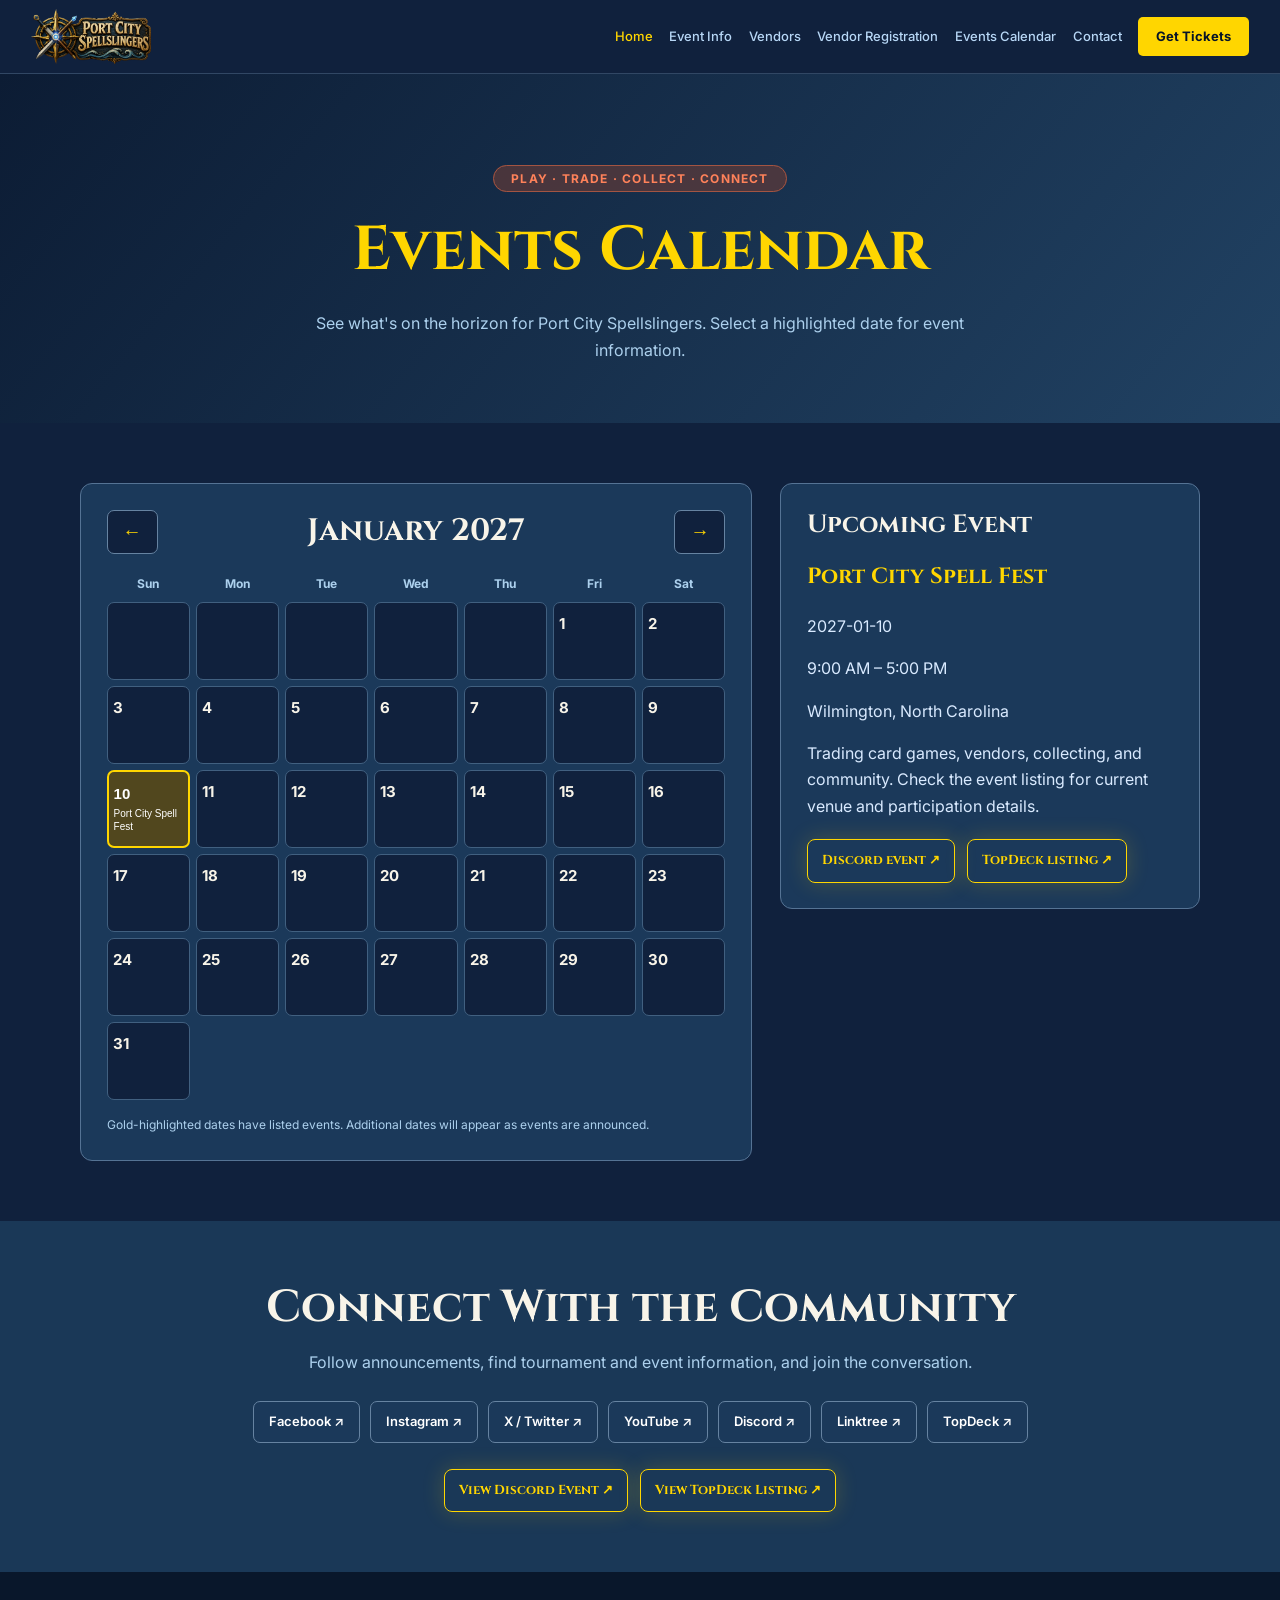
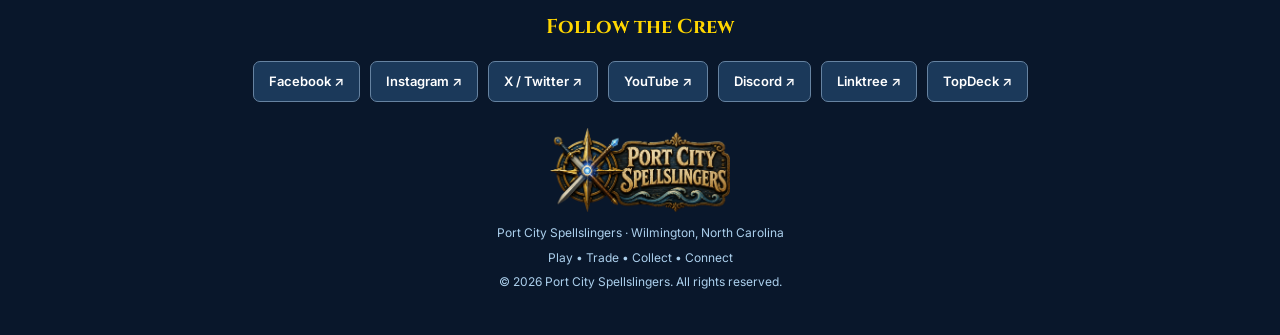
==== events.html @ cae25522 "Add files via upload" ====
<!DOCTYPE html><html lang="en"><head><meta charset="UTF-8"><meta name="viewport" content="width=device-width,initial-scale=1"><meta name="theme-color" content="#10213d"><meta name="description" content="Port City Spell Fest events calendar and community links."><title>Events Calendar | Port City Spellslingers</title><link rel="icon" href="favicon.png"><link rel="stylesheet" href="style.css"></head><body><a class="skip" href="#main">Skip to content</a><header class="site-header"><a class="brand" href="index.html#home" aria-label="Port City Spellslingers home"><img src="logo.png" alt="Port City Spellslingers"></a><button class="menu-toggle" aria-label="Toggle navigation" aria-expanded="false">☰</button><nav class="nav" aria-label="Main navigation"><a href="index.html#home">Home</a><a href="index.html#event">Event Info</a><a href="index.html#vendors">Vendors</a><a href="vendors.html">Vendor Registration</a><a href="events.html" aria-current="page">Events Calendar</a><a href="index.html#contact">Contact</a><a class="nav-ticket" href="index.html#tickets">Get Tickets</a></nav></header><main id="main"><section class="events-hero section"><span class="eyebrow">PLAY · TRADE · COLLECT · CONNECT</span><h1>Events Calendar</h1><p>See what's on the horizon for Port City Spellslingers. Select a highlighted date for event information.</p></section><section class="section events-main"><div class="calendar-shell"><div class="calendar-toolbar"><button type="button" id="cal-prev" aria-label="Previous month">←</button><h2 id="cal-month" aria-live="polite">January 2027</h2><button type="button" id="cal-next" aria-label="Next month">→</button></div><div class="calendar-weekdays" aria-hidden="true"><span>Sun</span><span>Mon</span><span>Tue</span><span>Wed</span><span>Thu</span><span>Fri</span><span>Sat</span></div><div id="calendar-grid" class="calendar-grid" aria-label="Events by date"></div><p class="calendar-hint">Gold-highlighted dates have listed events. Additional dates will appear as events are announced.</p></div><aside class="event-detail" id="event-detail" aria-live="polite"><h2>Upcoming Event</h2><div id="event-content"><p>Select an event date to see details.</p></div></aside></section><section class="section detail-section alt"><h2>Connect With the Community</h2><p>Follow announcements, find tournament and event information, and join the conversation.</p><div class="social-links" aria-label="Port City Spellslingers links"><a href="https://www.facebook.com/profile.php?id=61595394650146" target="_blank" rel="noopener noreferrer">Facebook <span aria-hidden="true">↗</span></a><a href="https://www.instagram.com/dumpster_druid_nc/" target="_blank" rel="noopener noreferrer">Instagram <span aria-hidden="true">↗</span></a><a href="https://x.com/Dumster_Druid" target="_blank" rel="noopener noreferrer">X / Twitter <span aria-hidden="true">↗</span></a><a href="https://www.youtube.com/channel/UCpzivxtAQwFt5ftOGMWrzng" target="_blank" rel="noopener noreferrer">YouTube <span aria-hidden="true">↗</span></a><a href="https://discord.gg/psd69Wqu?event=1560104508724482068" target="_blank" rel="noopener noreferrer">Discord <span aria-hidden="true">↗</span></a><a href="https://linktr.ee/gary.l.goodman" target="_blank" rel="noopener noreferrer">Linktree <span aria-hidden="true">↗</span></a><a href="https://topdeck.gg/convention/sellfest-of-wilmington-nc" target="_blank" rel="noopener noreferrer">TopDeck <span aria-hidden="true">↗</span></a></div><div class="events-external"><a class="btn btn-outline" href="https://discord.com/events/1560103188777140286/1560104508724482068" target="_blank" rel="noopener noreferrer">View Discord Event ↗</a><a class="btn btn-outline" href="https://topdeck.gg/convention/sellfest-of-wilmington-nc" target="_blank" rel="noopener noreferrer">View TopDeck Listing ↗</a></div></section></main><footer><h2 class="footer-heading">Follow the Crew</h2><div class="social-links" aria-label="Port City Spellslingers links"><a href="https://www.facebook.com/profile.php?id=61595394650146" target="_blank" rel="noopener noreferrer">Facebook <span aria-hidden="true">↗</span></a><a href="https://www.instagram.com/dumpster_druid_nc/" target="_blank" rel="noopener noreferrer">Instagram <span aria-hidden="true">↗</span></a><a href="https://x.com/Dumster_Druid" target="_blank" rel="noopener noreferrer">X / Twitter <span aria-hidden="true">↗</span></a><a href="https://www.youtube.com/channel/UCpzivxtAQwFt5ftOGMWrzng" target="_blank" rel="noopener noreferrer">YouTube <span aria-hidden="true">↗</span></a><a href="https://discord.gg/psd69Wqu?event=1560104508724482068" target="_blank" rel="noopener noreferrer">Discord <span aria-hidden="true">↗</span></a><a href="https://linktr.ee/gary.l.goodman" target="_blank" rel="noopener noreferrer">Linktree <span aria-hidden="true">↗</span></a><a href="https://topdeck.gg/convention/sellfest-of-wilmington-nc" target="_blank" rel="noopener noreferrer">TopDeck <span aria-hidden="true">↗</span></a></div><img src="logo.png" alt="" loading="lazy"><p>Port City Spellslingers · Wilmington, North Carolina</p><p>Play • Trade • Collect • Connect</p><p>© <span id="year"></span> Port City Spellslingers. All rights reserved.</p></footer><script src="script.js"></script><script src="events.js"></script></body></html>
---- style.css ----
@import url('https://fonts.googleapis.com/css2?family=Cinzel:wght@500;600;700&family=Inter:wght@400;500;600;700&display=swap');
:root{--navy:#10213d;--deep:#0c1c34;--panel:#1b395a;--gold:#ffd600;--text:#f8f4e9;--muted:#acd0ed}*{box-sizing:border-box}html{scroll-behavior:smooth;scroll-padding-top:80px}body{margin:0;background:var(--navy);color:var(--text);font-family:Inter,Arial,sans-serif;line-height:1.65}a{color:inherit}.skip{position:absolute;top:-60px;left:8px;background:white;color:black;padding:8px;z-index:100}.skip:focus{top:8px}.site-header{height:74px;background:#10213d;display:flex;align-items:center;justify-content:space-between;padding:8px 2.4%;border-bottom:1px solid #314764;position:sticky;top:0;z-index:10}.brand img{display:block;width:120px;max-height:62px;object-fit:contain}.nav{display:flex;align-items:center;gap:28px}.nav a{text-decoration:none;font-size:13px;color:#b7d7f6;font-weight:500}.nav a:hover,.nav a:focus{color:var(--gold)}.nav a:first-child{color:var(--gold)}.nav .nav-ticket{background:var(--gold);color:#061428;padding:9px 18px;border-radius:5px;font-weight:700}.menu-toggle{display:none}.hero{min-height:745px;display:grid;place-items:center;text-align:center;padding:100px 20px;position:relative;background:linear-gradient(180deg,rgba(12,27,49,.55),rgba(12,27,49,.76)),linear-gradient(130deg,#0a172a,#244767 55%,#101c32)}.hero:before{content:"";position:absolute;inset:0;opacity:.18;background:repeating-linear-gradient(0deg,transparent 0 74px,#7392a8 75px 76px,transparent 77px 145px);pointer-events:none}.hero-inner{position:relative}.eyebrow{border:1px solid #a35442;background:#643b38aa;color:#ff825a;border-radius:25px;padding:5px 17px;letter-spacing:1.2px;font-size:12px;font-weight:700}.hero h1{font-family:Cinzel,Georgia,serif;font-size:clamp(48px,6vw,82px);line-height:.98;letter-spacing:1px;margin:25px 0 20px;font-weight:700}.hero h1 span{color:var(--gold)}.tagline{font-size:20px;margin:15px 0 4px}.event-meta{font-size:14px;color:var(--muted);margin:0 0 32px}.btn{display:inline-block;background:var(--gold);color:#0b1729;border-radius:8px;padding:14px 30px;text-decoration:none;font-family:Cinzel,Georgia,serif;font-weight:700;box-shadow:0 0 22px #ffd60030}.btn:hover{background:#ffe956;transform:translateY(-1px)}.admission{text-align:center;background:linear-gradient(100deg,#203f44,#1b405d);padding:60px 20px 53px}.anchor{color:#37baff;font-size:35px}.admission h2{font-size:clamp(45px,6vw,72px);color:var(--gold);margin:2px 0;font-family:Cinzel,Georgia,serif;line-height:1.25}.admission p{color:var(--muted);font-size:17px}.admission .ticket-note{font-size:12px;opacity:.75}.section{padding:60px max(5%,calc((100vw - 1120px)/2));}.section h2{font-family:Cinzel,Georgia,serif;font-size:clamp(28px,3.5vw,46px);line-height:1.2;margin:0 0 12px}.features{text-align:center;background:#10213d}.section-sub{color:var(--muted);margin:0 0 34px}.feature-grid{display:grid;grid-template-columns:repeat(4,1fr);gap:24px;text-align:left}.feature{display:block;text-decoration:none;background:linear-gradient(135deg,#1d304c,#1b3b5d);border:1px solid #706b36;border-radius:8px;padding:24px;min-height:270px;transition:transform .2s,border-color .2s}.feature:hover{transform:translateY(-5px);border-color:var(--gold)}.feature-icon{display:block;color:var(--gold);font-size:29px;line-height:1.3}.feature h3{font-family:Cinzel,Georgia,serif;font-size:17px;margin:15px 0 8px}.feature p{color:var(--muted);font-size:14px;margin:0}.course{background:#1b3b5c;display:grid;grid-template-columns:1.2fr 1fr;gap:70px;align-items:center;min-height:465px}.course p{color:var(--muted);max-width:540px}.games{padding:0;list-style:none;font-size:13px;font-weight:600}.games li{display:flex;align-items:center;gap:12px;margin:10px 0}.games i{width:12px;height:12px;border-radius:50%;display:inline-block}.purple{background:#9854ef}.gold{background:#ffc52a}.red{background:#ff4049}.blue{background:#3788ef}.green{background:#00ba89}.compass{height:310px;width:310px;border:1px solid #3c5e80;border-radius:50%;position:relative;margin:auto;background:linear-gradient(90deg,transparent 49.8%,#41608055 50%,transparent 50.2%),linear-gradient(0deg,transparent 49.8%,#41608055 50%,transparent 50.2%)}.ring{position:absolute;inset:10px;border:1px dashed #c8aa19;border-radius:50%}.hub{position:absolute;top:40%;left:40%;width:20%;height:20%;border:2px solid var(--gold);border-radius:50%;display:grid;place-items:center;color:#3bb6ef;background:#10213d;font-size:25px}.north,.east,.south,.west{position:absolute;color:var(--gold);font:14px Georgia}.north{top:0;left:49%}.east{right:0;top:48%}.south{bottom:0;left:49%}.west{left:0;top:48%}.game-dot{position:absolute;width:58px;height:58px;border:1.5px solid currentColor;border-radius:50%;display:flex;flex-direction:column;align-items:center;justify-content:center;font:12px Georgia;background:#213b5a}.game-dot small{font:7px Inter}.mtg{top:16px;left:126px;color:#9d66ff}.pkm{top:90px;right:20px;color:#ffc52a}.ygo{right:62px;bottom:33px;color:#ff4054}.cfv{left:62px;bottom:33px;color:#4b95ff}.fab{top:90px;left:20px;color:#00c58b}.next{text-align:center;background:#202e49}.sparkle{font-size:46px;color:var(--gold)}.details{display:inline-flex;flex-wrap:wrap;gap:20px;background:#1a3b60;border:1px solid #2b5886;border-radius:7px;padding:17px 25px;font-size:14px;color:#d9eaff}.detail-section{text-align:center}.detail-section p{max-width:700px;margin:14px auto 26px;color:var(--muted)}.detail-section.alt{background:#1a3857}.btn-outline{background:transparent;color:var(--gold);border:1px solid var(--gold)}.small{font-size:12px}footer{background:#09172b;text-align:center;padding:38px 20px;color:var(--muted);font-size:12px}footer img{width:180px;max-width:60%}footer p{margin:5px 0}@media(max-width:900px){.nav{gap:12px}.nav a{font-size:12px}.feature-grid{grid-template-columns:repeat(2,1fr)}.course{gap:25px}}@media(max-width:650px){.site-header{height:70px}.menu-toggle{display:block;background:none;border:1px solid #6381a4;border-radius:5px;color:white;padding:7px 12px;font-size:22px;cursor:pointer}.nav{display:none;position:absolute;top:69px;left:0;right:0;background:#10213d;padding:18px;flex-direction:column;align-items:stretch;gap:12px;border-bottom:1px solid #456}.nav.open{display:flex}.nav a{font-size:15px}.nav .nav-ticket{text-align:center}.hero{min-height:570px;padding:70px 18px}.eyebrow{font-size:9px}.tagline{font-size:17px}.event-meta{font-size:12px}.feature-grid{grid-template-columns:1fr}.feature{min-height:unset}.course{grid-template-columns:1fr}.compass{transform:scale(.9);transform-origin:center}.section{padding:48px 6%}.details{display:flex;flex-direction:column;gap:8px}.admission{padding:45px 15px}.admission p{font-size:15px}}@media(prefers-reduced-motion:reduce){html{scroll-behavior:auto}*{transition:none!important}}
/* Vendor registration page */
.vendor-hero{text-align:center;background:linear-gradient(135deg,#10213d,#1b3b5c);padding-top:85px;padding-bottom:65px}.vendor-hero h1{font-family:Cinzel,Georgia,serif;font-size:clamp(32px,5vw,60px);color:var(--gold);line-height:1.15;margin:24px 0 15px}.vendor-hero>p{max-width:720px;margin:12px auto;color:var(--muted)}.vendor-facts{display:grid;grid-template-columns:repeat(2,minmax(0,240px));justify-content:center;gap:20px;margin:34px auto}.vendor-facts>div{padding:22px 14px;border:1px solid #927d30;border-radius:10px;background:#132c49}.vendor-facts strong{display:block;color:var(--gold);font-size:48px;line-height:1.2}.vendor-facts span{display:block;font-size:13px;color:#d4e6f7;margin-top:7px}.vendor-note{font-size:13px}.vendor-form-section{max-width:900px;margin:auto}.vendor-form-section>p{color:var(--muted)}.vendor-form{display:flex;flex-direction:column;gap:9px;margin-top:28px;background:#1b395a;border:1px solid #557092;border-radius:12px;padding:clamp(20px,4vw,38px)}.vendor-form label{font-weight:600;font-size:14px;margin-top:10px}.vendor-form input,.vendor-form select,.vendor-form textarea{width:100%;font:inherit;border:1px solid #7890a9;border-radius:6px;background:#f8faff;color:#10213d;padding:12px;min-height:46px}.vendor-form textarea{resize:vertical}.vendor-form :is(input,select,textarea):focus-visible{outline:3px solid var(--gold);outline-offset:2px}.vendor-form .form-help{color:#c7dcf1;font-size:12px;margin:2px 0 8px}.vendor-submit{border:0;cursor:pointer;font-size:16px;margin-top:18px}.vendor-honeypot{position:absolute;left:-10000px;width:1px;height:1px;overflow:hidden}@media(max-width:650px){.vendor-facts{gap:10px}.vendor-facts strong{font-size:37px}.vendor-facts>div{padding:18px 10px}.vendor-form{padding:20px}}

/* v1.2: Fix desktop vendor form width. Override shared .section padding. */
.vendor-form-section {
  box-sizing: border-box;
  width: min(100%, 1000px);
  max-width: 1000px;
  margin: 0 auto;
  padding: 64px 28px 80px;
}
.vendor-form-section > h2,
.vendor-form-section > p { text-align: center; }
.vendor-form { width: 100%; max-width: 840px; margin: 28px auto 0; }
@media (max-width: 650px) {
  .vendor-form-section { padding: 44px 18px 60px; }
  .vendor-form { padding: 20px; }
}

/* Events calendar and social links — v1.3 */
.nav{gap:clamp(9px,1.3vw,22px)}.nav a{white-space:nowrap}.footer-heading{font-family:Cinzel,Georgia,serif;font-size:20px;color:#ffd600;margin:0 0 14px}.social-links{display:flex;justify-content:center;flex-wrap:wrap;gap:10px;max-width:1050px;margin:18px auto 26px}.social-links a{border:1px solid #6683a1;background:#1b395a;border-radius:7px;padding:9px 15px;text-decoration:none;color:#fff;font-size:13px;font-weight:600}.social-links a:hover,.social-links a:focus{border-color:#ffd600;color:#ffd600}.events-hero{text-align:center;background:linear-gradient(130deg,#0c1c34,#214263);padding-top:90px;padding-bottom:60px}.events-hero h1{font:700 clamp(34px,5vw,62px) Cinzel,Georgia,serif;color:#ffd600;margin:18px 0}.events-hero p{max-width:650px;margin:auto;color:#acd0ed}.events-main{display:grid;grid-template-columns:minmax(0,1.6fr) minmax(270px,1fr);gap:28px;align-items:start}.calendar-shell,.event-detail{background:#1b395a;border:1px solid #557394;border-radius:12px;padding:clamp(14px,2vw,28px)}.calendar-toolbar{display:flex;justify-content:space-between;align-items:center;gap:12px;margin-bottom:20px}.calendar-toolbar h2{font-size:clamp(21px,2.5vw,31px);margin:0;text-align:center}.calendar-toolbar button{background:#10213d;border:1px solid #6683a1;border-radius:7px;color:#ffd600;padding:10px 15px;cursor:pointer;font-size:19px}.calendar-weekdays,.calendar-grid{display:grid;grid-template-columns:repeat(7,minmax(0,1fr));gap:6px}.calendar-weekdays{text-align:center;font-size:12px;color:#acd0ed;font-weight:700;margin-bottom:8px}.cal-day,.cal-empty{min-height:78px;min-width:0;padding:9px 5px;border:1px solid #416080;border-radius:7px;background:#10213d;color:#f8f4e9;text-align:left}.cal-day strong{display:block;font-size:15px}.cal-day small{display:block;font-size:10px;line-height:1.3;margin-top:5px;overflow-wrap:anywhere}.cal-day.has-event{background:#51471e;border:2px solid #ffd600;color:#fff;cursor:pointer}.cal-day.has-event:hover,.cal-day.has-event:focus{outline:2px solid #fff;outline-offset:2px}.calendar-hint{font-size:12px;color:#acd0ed;margin:15px 0 0}.event-detail h2{font-size:25px;margin:0 0 18px}.event-detail h3{font:700 22px Cinzel,Georgia,serif;color:#ffd600}.event-detail p{color:#d9eaff}.event-actions,.events-external{display:flex;gap:12px;flex-wrap:wrap;justify-content:center;margin-top:20px}.event-actions .btn,.events-external .btn{font-size:13px;padding:10px 14px}.event-detail .event-actions{justify-content:flex-start}@media(max-width:950px){.events-main{grid-template-columns:1fr}.nav{gap:9px}.nav a{font-size:11px}}@media(max-width:650px){.calendar-shell,.event-detail{padding:12px}.calendar-weekdays,.calendar-grid{gap:3px}.cal-day,.cal-empty{min-height:64px;padding:5px 3px}.cal-day strong{font-size:12px}.cal-day small{font-size:8px}.events-hero{padding-top:65px}.social-links a{font-size:12px}}
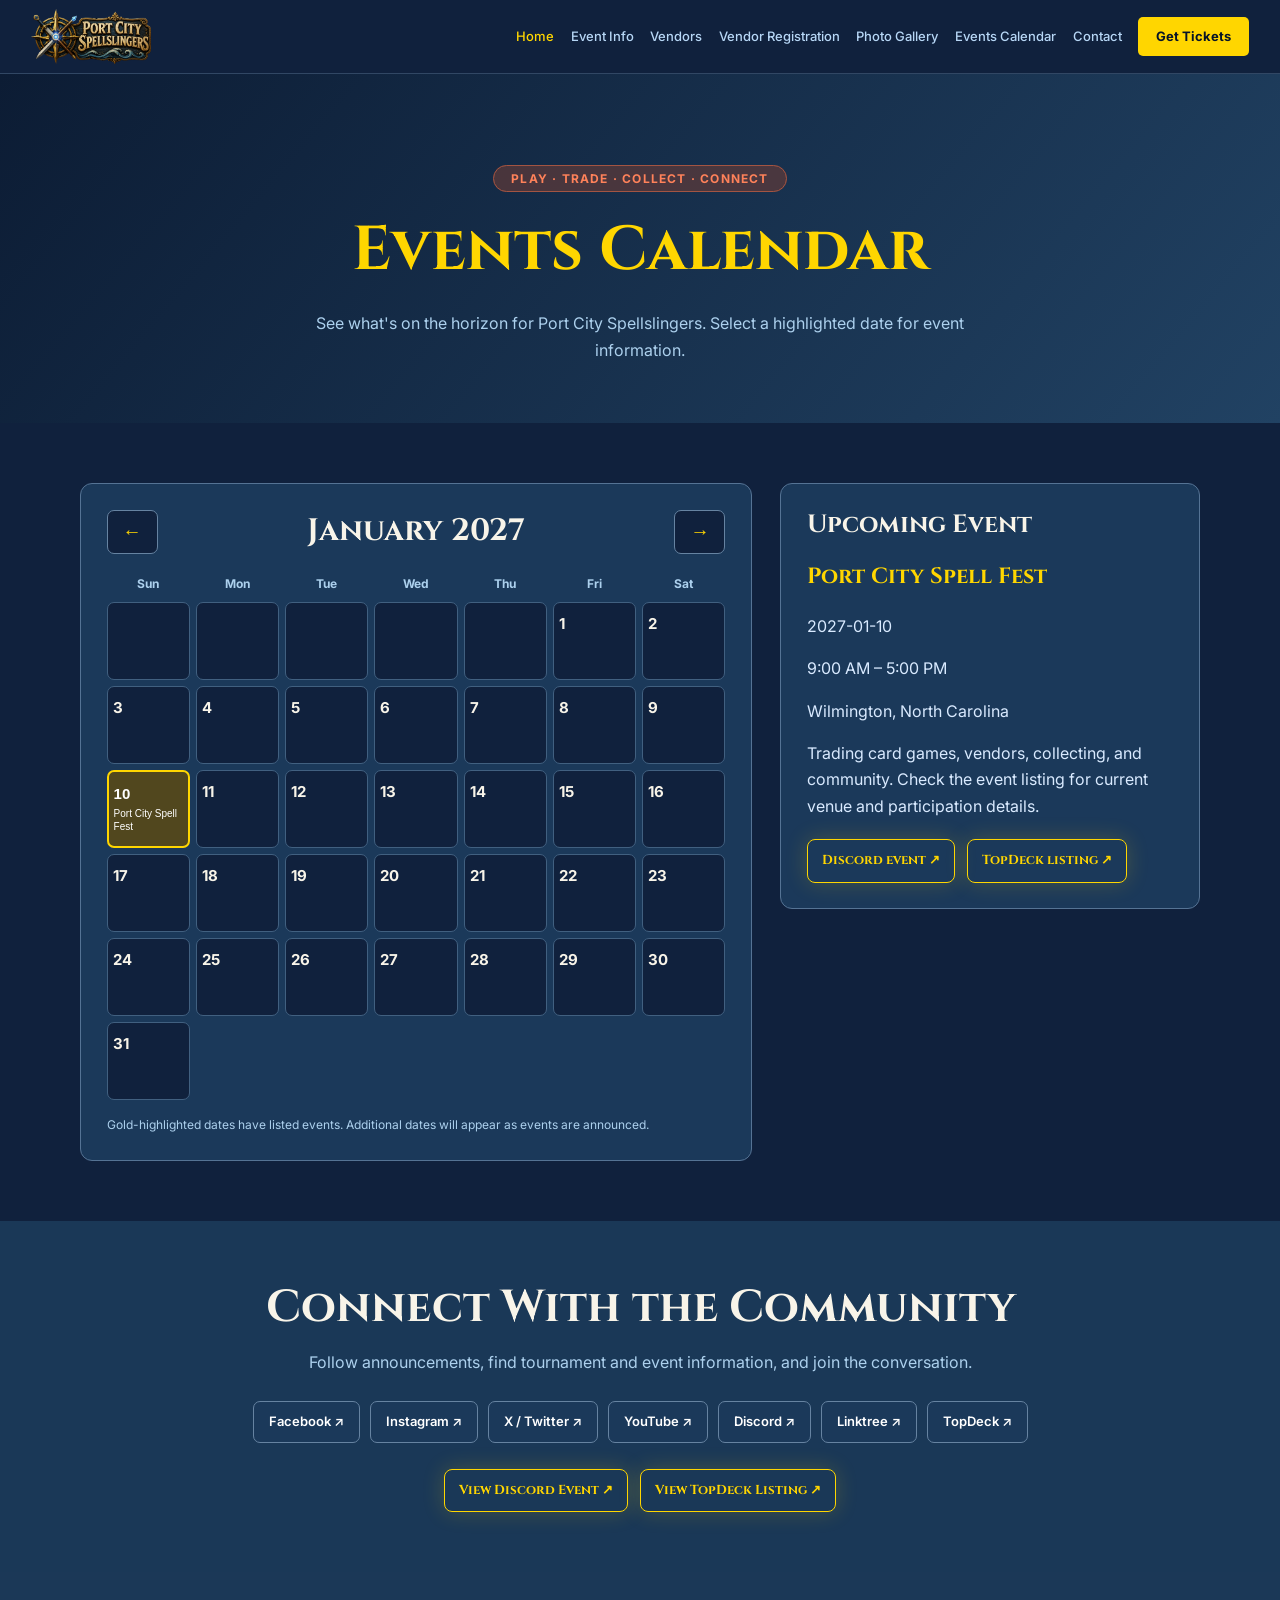
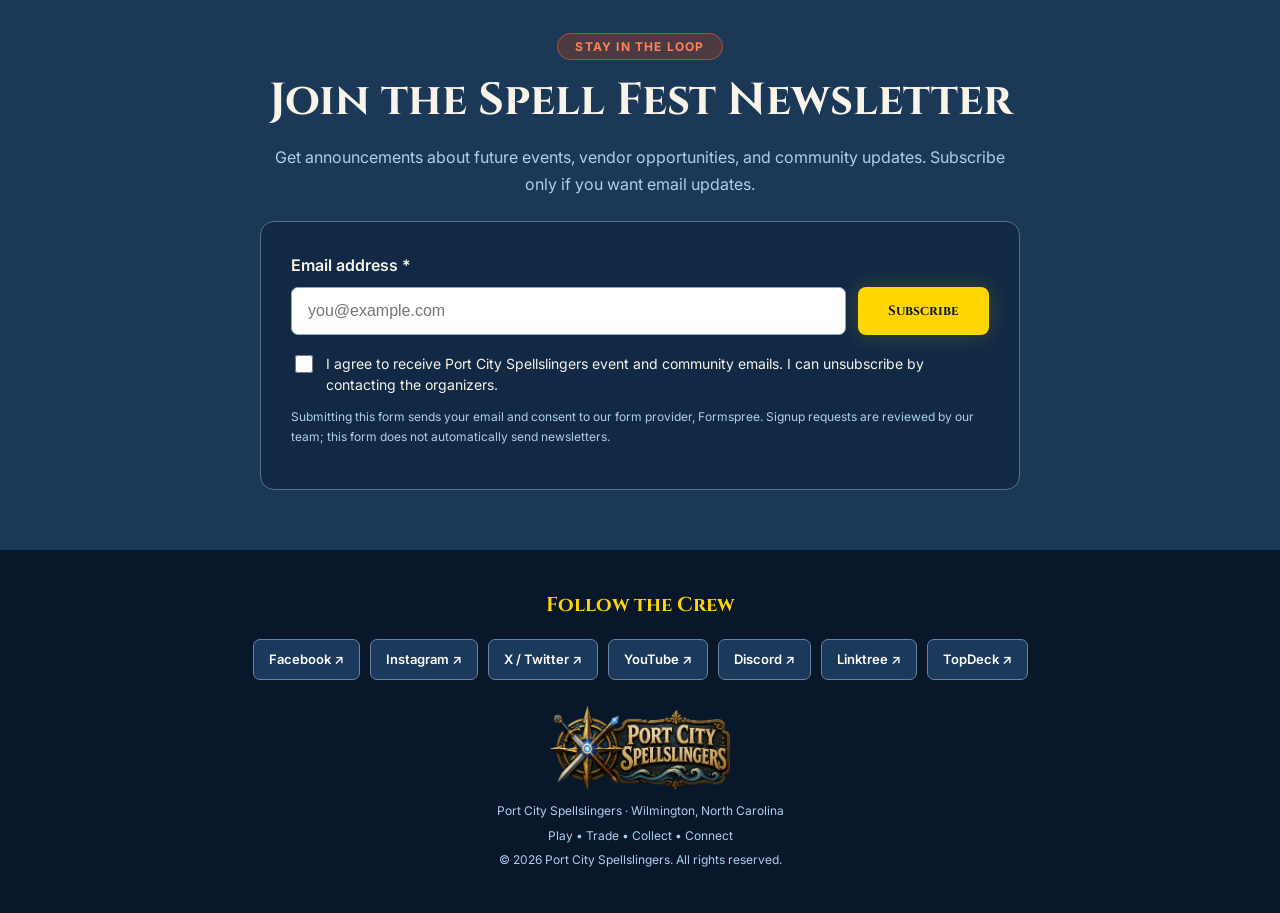
==== commit 8eb80090: "Add files via upload" ====
--- a/events.html
+++ b/events.html
@@ -1 +1 @@
-<!DOCTYPE html><html lang="en"><head><meta charset="UTF-8"><meta name="viewport" content="width=device-width,initial-scale=1"><meta name="theme-color" content="#10213d"><meta name="description" content="Port City Spell Fest events calendar and community links."><title>Events Calendar | Port City Spellslingers</title><link rel="icon" href="favicon.png"><link rel="stylesheet" href="style.css"></head><body><a class="skip" href="#main">Skip to content</a><header class="site-header"><a class="brand" href="index.html#home" aria-label="Port City Spellslingers home"><img src="logo.png" alt="Port City Spellslingers"></a><button class="menu-toggle" aria-label="Toggle navigation" aria-expanded="false">☰</button><nav class="nav" aria-label="Main navigation"><a href="index.html#home">Home</a><a href="index.html#event">Event Info</a><a href="index.html#vendors">Vendors</a><a href="vendors.html">Vendor Registration</a><a href="events.html" aria-current="page">Events Calendar</a><a href="index.html#contact">Contact</a><a class="nav-ticket" href="index.html#tickets">Get Tickets</a></nav></header><main id="main"><section class="events-hero section"><span class="eyebrow">PLAY · TRADE · COLLECT · CONNECT</span><h1>Events Calendar</h1><p>See what's on the horizon for Port City Spellslingers. Select a highlighted date for event information.</p></section><section class="section events-main"><div class="calendar-shell"><div class="calendar-toolbar"><button type="button" id="cal-prev" aria-label="Previous month">←</button><h2 id="cal-month" aria-live="polite">January 2027</h2><button type="button" id="cal-next" aria-label="Next month">→</button></div><div class="calendar-weekdays" aria-hidden="true"><span>Sun</span><span>Mon</span><span>Tue</span><span>Wed</span><span>Thu</span><span>Fri</span><span>Sat</span></div><div id="calendar-grid" class="calendar-grid" aria-label="Events by date"></div><p class="calendar-hint">Gold-highlighted dates have listed events. Additional dates will appear as events are announced.</p></div><aside class="event-detail" id="event-detail" aria-live="polite"><h2>Upcoming Event</h2><div id="event-content"><p>Select an event date to see details.</p></div></aside></section><section class="section detail-section alt"><h2>Connect With the Community</h2><p>Follow announcements, find tournament and event information, and join the conversation.</p><div class="social-links" aria-label="Port City Spellslingers links"><a href="https://www.facebook.com/profile.php?id=61595394650146" target="_blank" rel="noopener noreferrer">Facebook <span aria-hidden="true">↗</span></a><a href="https://www.instagram.com/dumpster_druid_nc/" target="_blank" rel="noopener noreferrer">Instagram <span aria-hidden="true">↗</span></a><a href="https://x.com/Dumster_Druid" target="_blank" rel="noopener noreferrer">X / Twitter <span aria-hidden="true">↗</span></a><a href="https://www.youtube.com/channel/UCpzivxtAQwFt5ftOGMWrzng" target="_blank" rel="noopener noreferrer">YouTube <span aria-hidden="true">↗</span></a><a href="https://discord.gg/psd69Wqu?event=1560104508724482068" target="_blank" rel="noopener noreferrer">Discord <span aria-hidden="true">↗</span></a><a href="https://linktr.ee/gary.l.goodman" target="_blank" rel="noopener noreferrer">Linktree <span aria-hidden="true">↗</span></a><a href="https://topdeck.gg/convention/sellfest-of-wilmington-nc" target="_blank" rel="noopener noreferrer">TopDeck <span aria-hidden="true">↗</span></a></div><div class="events-external"><a class="btn btn-outline" href="https://discord.com/events/1560103188777140286/1560104508724482068" target="_blank" rel="noopener noreferrer">View Discord Event ↗</a><a class="btn btn-outline" href="https://topdeck.gg/convention/sellfest-of-wilmington-nc" target="_blank" rel="noopener noreferrer">View TopDeck Listing ↗</a></div></section></main><footer><h2 class="footer-heading">Follow the Crew</h2><div class="social-links" aria-label="Port City Spellslingers links"><a href="https://www.facebook.com/profile.php?id=61595394650146" target="_blank" rel="noopener noreferrer">Facebook <span aria-hidden="true">↗</span></a><a href="https://www.instagram.com/dumpster_druid_nc/" target="_blank" rel="noopener noreferrer">Instagram <span aria-hidden="true">↗</span></a><a href="https://x.com/Dumster_Druid" target="_blank" rel="noopener noreferrer">X / Twitter <span aria-hidden="true">↗</span></a><a href="https://www.youtube.com/channel/UCpzivxtAQwFt5ftOGMWrzng" target="_blank" rel="noopener noreferrer">YouTube <span aria-hidden="true">↗</span></a><a href="https://discord.gg/psd69Wqu?event=1560104508724482068" target="_blank" rel="noopener noreferrer">Discord <span aria-hidden="true">↗</span></a><a href="https://linktr.ee/gary.l.goodman" target="_blank" rel="noopener noreferrer">Linktree <span aria-hidden="true">↗</span></a><a href="https://topdeck.gg/convention/sellfest-of-wilmington-nc" target="_blank" rel="noopener noreferrer">TopDeck <span aria-hidden="true">↗</span></a></div><img src="logo.png" alt="" loading="lazy"><p>Port City Spellslingers · Wilmington, North Carolina</p><p>Play • Trade • Collect • Connect</p><p>© <span id="year"></span> Port City Spellslingers. All rights reserved.</p></footer><script src="script.js"></script><script src="events.js"></script></body></html>+<!DOCTYPE html><html lang="en"><head><meta charset="UTF-8"><meta name="viewport" content="width=device-width,initial-scale=1"><meta name="theme-color" content="#10213d"><meta name="description" content="Port City Spell Fest events calendar and community links."><title>Events Calendar | Port City Spellslingers</title><link rel="icon" href="favicon.png"><link rel="stylesheet" href="style.css"></head><body><a class="skip" href="#main">Skip to content</a><header class="site-header"><a class="brand" href="index.html#home" aria-label="Port City Spellslingers home"><img src="logo.png" alt="Port City Spellslingers"></a><button class="menu-toggle" aria-label="Toggle navigation" aria-expanded="false">☰</button><nav class="nav" aria-label="Main navigation"><a href="index.html#home">Home</a><a href="index.html#event">Event Info</a><a href="index.html#vendors">Vendors</a><a href="vendors.html">Vendor Registration</a><a href="gallery.html">Photo Gallery</a><a href="events.html" aria-current="page">Events Calendar</a><a href="index.html#contact">Contact</a><a class="nav-ticket" href="index.html#tickets">Get Tickets</a></nav></header><main id="main"><section class="events-hero section"><span class="eyebrow">PLAY · TRADE · COLLECT · CONNECT</span><h1>Events Calendar</h1><p>See what's on the horizon for Port City Spellslingers. Select a highlighted date for event information.</p></section><section class="section events-main"><div class="calendar-shell"><div class="calendar-toolbar"><button type="button" id="cal-prev" aria-label="Previous month">←</button><h2 id="cal-month" aria-live="polite">January 2027</h2><button type="button" id="cal-next" aria-label="Next month">→</button></div><div class="calendar-weekdays" aria-hidden="true"><span>Sun</span><span>Mon</span><span>Tue</span><span>Wed</span><span>Thu</span><span>Fri</span><span>Sat</span></div><div id="calendar-grid" class="calendar-grid" aria-label="Events by date"></div><p class="calendar-hint">Gold-highlighted dates have listed events. Additional dates will appear as events are announced.</p></div><aside class="event-detail" id="event-detail" aria-live="polite"><h2>Upcoming Event</h2><div id="event-content"><p>Select an event date to see details.</p></div></aside></section><section class="section detail-section alt"><h2>Connect With the Community</h2><p>Follow announcements, find tournament and event information, and join the conversation.</p><div class="social-links" aria-label="Port City Spellslingers links"><a href="https://www.facebook.com/profile.php?id=61595394650146" target="_blank" rel="noopener noreferrer">Facebook <span aria-hidden="true">↗</span></a><a href="https://www.instagram.com/dumpster_druid_nc/" target="_blank" rel="noopener noreferrer">Instagram <span aria-hidden="true">↗</span></a><a href="https://x.com/Dumster_Druid" target="_blank" rel="noopener noreferrer">X / Twitter <span aria-hidden="true">↗</span></a><a href="https://www.youtube.com/channel/UCpzivxtAQwFt5ftOGMWrzng" target="_blank" rel="noopener noreferrer">YouTube <span aria-hidden="true">↗</span></a><a href="https://discord.gg/psd69Wqu?event=1560104508724482068" target="_blank" rel="noopener noreferrer">Discord <span aria-hidden="true">↗</span></a><a href="https://linktr.ee/gary.l.goodman" target="_blank" rel="noopener noreferrer">Linktree <span aria-hidden="true">↗</span></a><a href="https://topdeck.gg/convention/sellfest-of-wilmington-nc" target="_blank" rel="noopener noreferrer">TopDeck <span aria-hidden="true">↗</span></a></div><div class="events-external"><a class="btn btn-outline" href="https://discord.com/events/1560103188777140286/1560104508724482068" target="_blank" rel="noopener noreferrer">View Discord Event ↗</a><a class="btn btn-outline" href="https://topdeck.gg/convention/sellfest-of-wilmington-nc" target="_blank" rel="noopener noreferrer">View TopDeck Listing ↗</a></div></section><section class="newsletter-section section" id="newsletter"><div class="newsletter-inner"><span class="eyebrow">STAY IN THE LOOP</span><h2>Join the Spell Fest Newsletter</h2><p>Get announcements about future events, vendor opportunities, and community updates. Subscribe only if you want email updates.</p><form class="newsletter-form" action="https://formspree.io/f/xkjokvgj" method="POST"><input type="hidden" name="_subject" value="Spell Fest Newsletter Signup"><label for="newsletter-email">Email address *</label><div class="newsletter-input-row"><input id="newsletter-email" name="email" type="email" placeholder="you@example.com" autocomplete="email" required maxlength="254"><button type="submit" class="btn">Subscribe</button></div><label class="newsletter-consent"><input type="checkbox" name="newsletter_consent" value="yes" required> I agree to receive Port City Spellslingers event and community emails. I can unsubscribe by contacting the organizers.</label><p class="small">Submitting this form sends your email and consent to our form provider, Formspree. Signup requests are reviewed by our team; this form does not automatically send newsletters.</p></form></div></section></main><footer><h2 class="footer-heading">Follow the Crew</h2><div class="social-links" aria-label="Port City Spellslingers links"><a href="https://www.facebook.com/profile.php?id=61595394650146" target="_blank" rel="noopener noreferrer">Facebook <span aria-hidden="true">↗</span></a><a href="https://www.instagram.com/dumpster_druid_nc/" target="_blank" rel="noopener noreferrer">Instagram <span aria-hidden="true">↗</span></a><a href="https://x.com/Dumster_Druid" target="_blank" rel="noopener noreferrer">X / Twitter <span aria-hidden="true">↗</span></a><a href="https://www.youtube.com/channel/UCpzivxtAQwFt5ftOGMWrzng" target="_blank" rel="noopener noreferrer">YouTube <span aria-hidden="true">↗</span></a><a href="https://discord.gg/psd69Wqu?event=1560104508724482068" target="_blank" rel="noopener noreferrer">Discord <span aria-hidden="true">↗</span></a><a href="https://linktr.ee/gary.l.goodman" target="_blank" rel="noopener noreferrer">Linktree <span aria-hidden="true">↗</span></a><a href="https://topdeck.gg/convention/sellfest-of-wilmington-nc" target="_blank" rel="noopener noreferrer">TopDeck <span aria-hidden="true">↗</span></a></div><img src="logo.png" alt="" loading="lazy"><p>Port City Spellslingers · Wilmington, North Carolina</p><p>Play • Trade • Collect • Connect</p><p>© <span id="year"></span> Port City Spellslingers. All rights reserved.</p></footer><script src="script.js"></script><script src="events.js"></script></body></html>
--- a/style.css
+++ b/style.css
@@ -21,3 +21,6 @@
 
 /* Events calendar and social links — v1.3 */
 .nav{gap:clamp(9px,1.3vw,22px)}.nav a{white-space:nowrap}.footer-heading{font-family:Cinzel,Georgia,serif;font-size:20px;color:#ffd600;margin:0 0 14px}.social-links{display:flex;justify-content:center;flex-wrap:wrap;gap:10px;max-width:1050px;margin:18px auto 26px}.social-links a{border:1px solid #6683a1;background:#1b395a;border-radius:7px;padding:9px 15px;text-decoration:none;color:#fff;font-size:13px;font-weight:600}.social-links a:hover,.social-links a:focus{border-color:#ffd600;color:#ffd600}.events-hero{text-align:center;background:linear-gradient(130deg,#0c1c34,#214263);padding-top:90px;padding-bottom:60px}.events-hero h1{font:700 clamp(34px,5vw,62px) Cinzel,Georgia,serif;color:#ffd600;margin:18px 0}.events-hero p{max-width:650px;margin:auto;color:#acd0ed}.events-main{display:grid;grid-template-columns:minmax(0,1.6fr) minmax(270px,1fr);gap:28px;align-items:start}.calendar-shell,.event-detail{background:#1b395a;border:1px solid #557394;border-radius:12px;padding:clamp(14px,2vw,28px)}.calendar-toolbar{display:flex;justify-content:space-between;align-items:center;gap:12px;margin-bottom:20px}.calendar-toolbar h2{font-size:clamp(21px,2.5vw,31px);margin:0;text-align:center}.calendar-toolbar button{background:#10213d;border:1px solid #6683a1;border-radius:7px;color:#ffd600;padding:10px 15px;cursor:pointer;font-size:19px}.calendar-weekdays,.calendar-grid{display:grid;grid-template-columns:repeat(7,minmax(0,1fr));gap:6px}.calendar-weekdays{text-align:center;font-size:12px;color:#acd0ed;font-weight:700;margin-bottom:8px}.cal-day,.cal-empty{min-height:78px;min-width:0;padding:9px 5px;border:1px solid #416080;border-radius:7px;background:#10213d;color:#f8f4e9;text-align:left}.cal-day strong{display:block;font-size:15px}.cal-day small{display:block;font-size:10px;line-height:1.3;margin-top:5px;overflow-wrap:anywhere}.cal-day.has-event{background:#51471e;border:2px solid #ffd600;color:#fff;cursor:pointer}.cal-day.has-event:hover,.cal-day.has-event:focus{outline:2px solid #fff;outline-offset:2px}.calendar-hint{font-size:12px;color:#acd0ed;margin:15px 0 0}.event-detail h2{font-size:25px;margin:0 0 18px}.event-detail h3{font:700 22px Cinzel,Georgia,serif;color:#ffd600}.event-detail p{color:#d9eaff}.event-actions,.events-external{display:flex;gap:12px;flex-wrap:wrap;justify-content:center;margin-top:20px}.event-actions .btn,.events-external .btn{font-size:13px;padding:10px 14px}.event-detail .event-actions{justify-content:flex-start}@media(max-width:950px){.events-main{grid-template-columns:1fr}.nav{gap:9px}.nav a{font-size:11px}}@media(max-width:650px){.calendar-shell,.event-detail{padding:12px}.calendar-weekdays,.calendar-grid{gap:3px}.cal-day,.cal-empty{min-height:64px;padding:5px 3px}.cal-day strong{font-size:12px}.cal-day small{font-size:8px}.events-hero{padding-top:65px}.social-links a{font-size:12px}}
+
+/* v1.4 additions */
+.availability-section{text-align:center;background:#172e4b}.availability-section h2{color:var(--gold)}.availability-panel{max-width:720px;margin:22px auto 0;padding:28px;background:#1d3b5c;border:1px solid #55708e;border-radius:14px}.availability-metric{display:flex;flex-direction:column;gap:5px}.availability-metric strong{font-size:clamp(26px,4vw,42px);color:var(--gold)}.availability-metric span{color:var(--muted)}.availability-meter{height:18px;border-radius:99px;background:#0b1c33;overflow:hidden;margin:22px 0 12px}.availability-meter>div{height:100%;width:0;background:var(--gold);transition:width .3s}.newsletter-section{background:#1b3857;text-align:center}.newsletter-inner{max-width:760px;margin:auto}.newsletter-section h2{margin-top:16px}.newsletter-section p{color:var(--muted)}.newsletter-form{text-align:left;background:#112945;border:1px solid #55708e;padding:clamp(18px,4vw,30px);border-radius:14px;margin-top:24px}.newsletter-form>label{display:block;margin-bottom:9px;font-weight:600}.newsletter-input-row{display:flex;gap:12px}.newsletter-input-row input{min-width:0;flex:1;padding:14px 16px;border:1px solid #8ba8c7;border-radius:7px;font-size:16px}.newsletter-input-row button{cursor:pointer;border:0}.newsletter-form .newsletter-consent{display:flex;align-items:flex-start;gap:10px;font-size:14px;font-weight:400;line-height:1.5;margin-top:18px}.newsletter-consent input{width:18px;height:18px;flex:none;margin-top:2px}.newsletter-form .small{font-size:12px}.gallery-section{text-align:center}.gallery-grid{display:grid;grid-template-columns:repeat(auto-fit,minmax(min(100%,250px),1fr));gap:20px;text-align:left}.gallery-item{margin:0;border:1px solid #536c86;border-radius:12px;overflow:hidden;background:#1b395a}.gallery-item img{width:100%;height:230px;object-fit:cover;display:block}.gallery-item figcaption{padding:12px 16px}.gallery-empty{grid-column:1/-1;padding:60px 25px;background:#1b395a;border:1px dashed #7891aa;border-radius:12px;text-align:center;color:var(--muted)}@media(max-width:650px){.newsletter-input-row{flex-direction:column}.newsletter-input-row button{width:100%}}
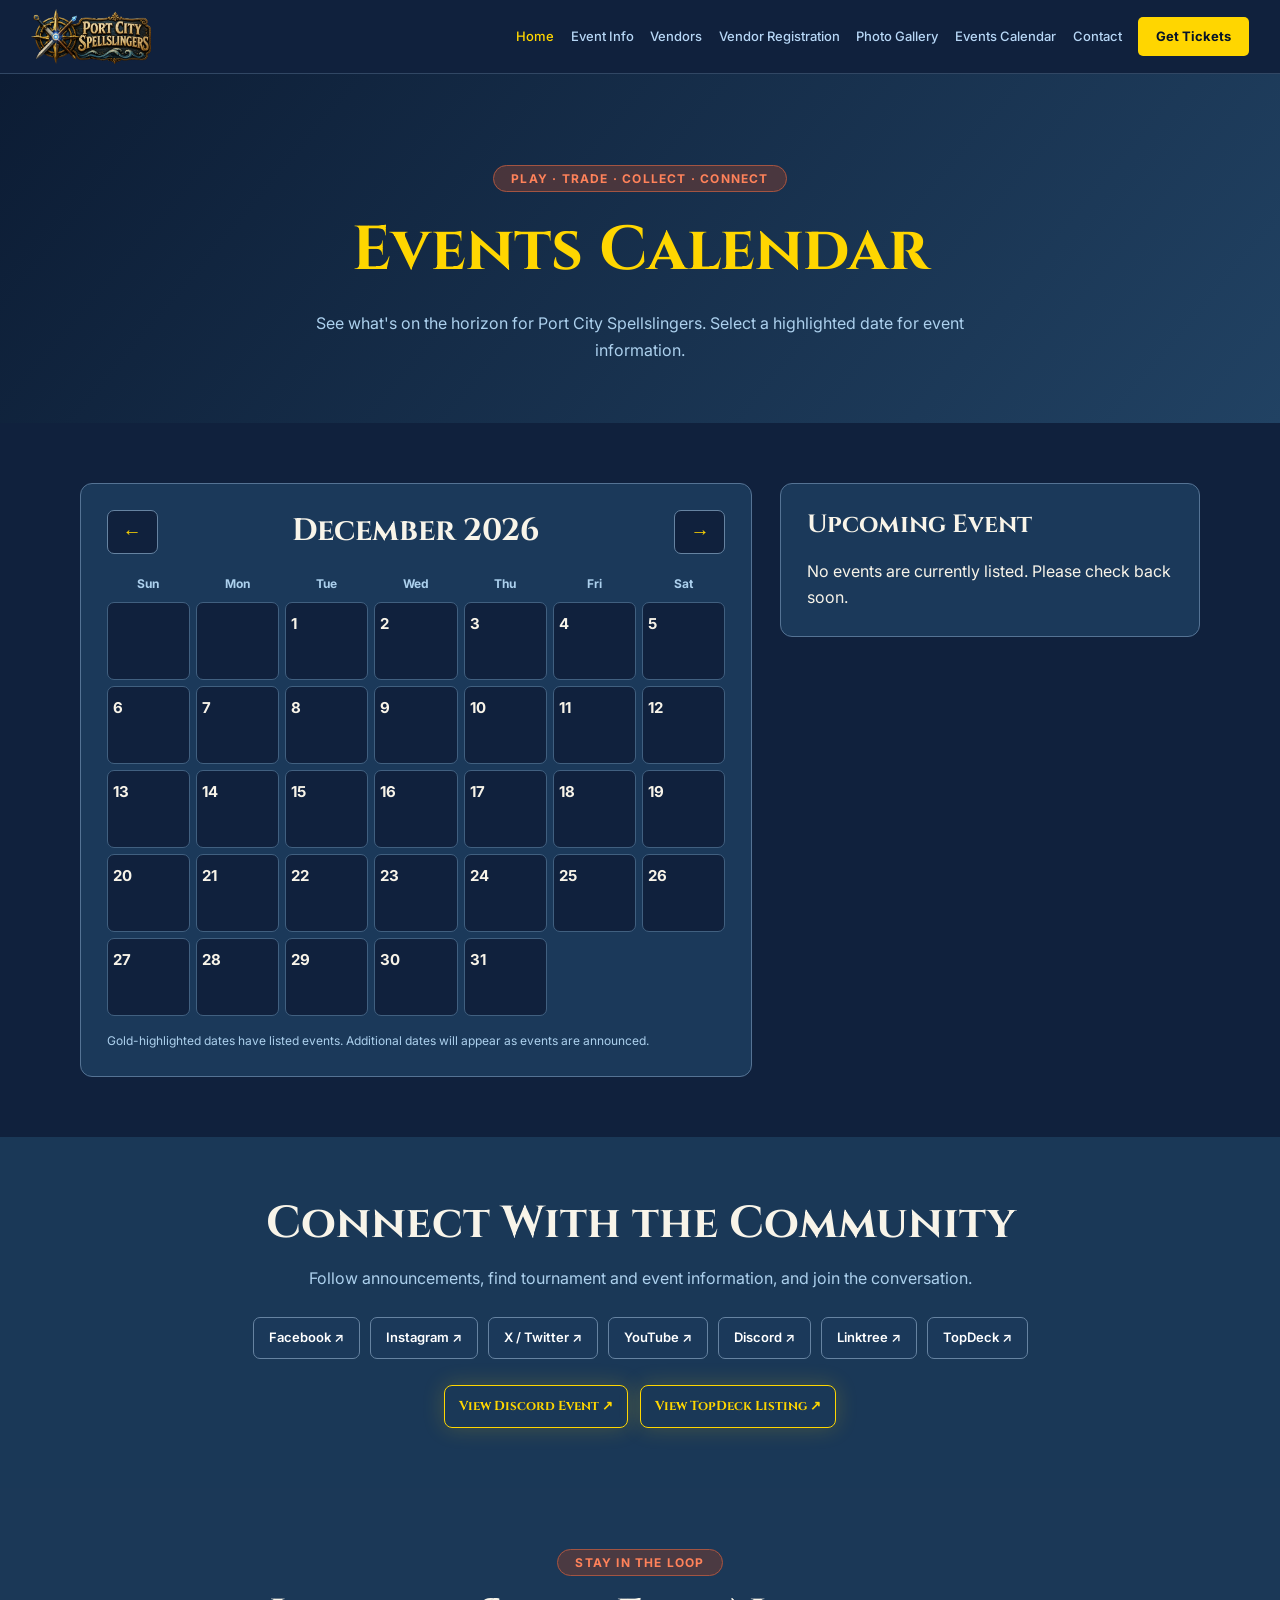
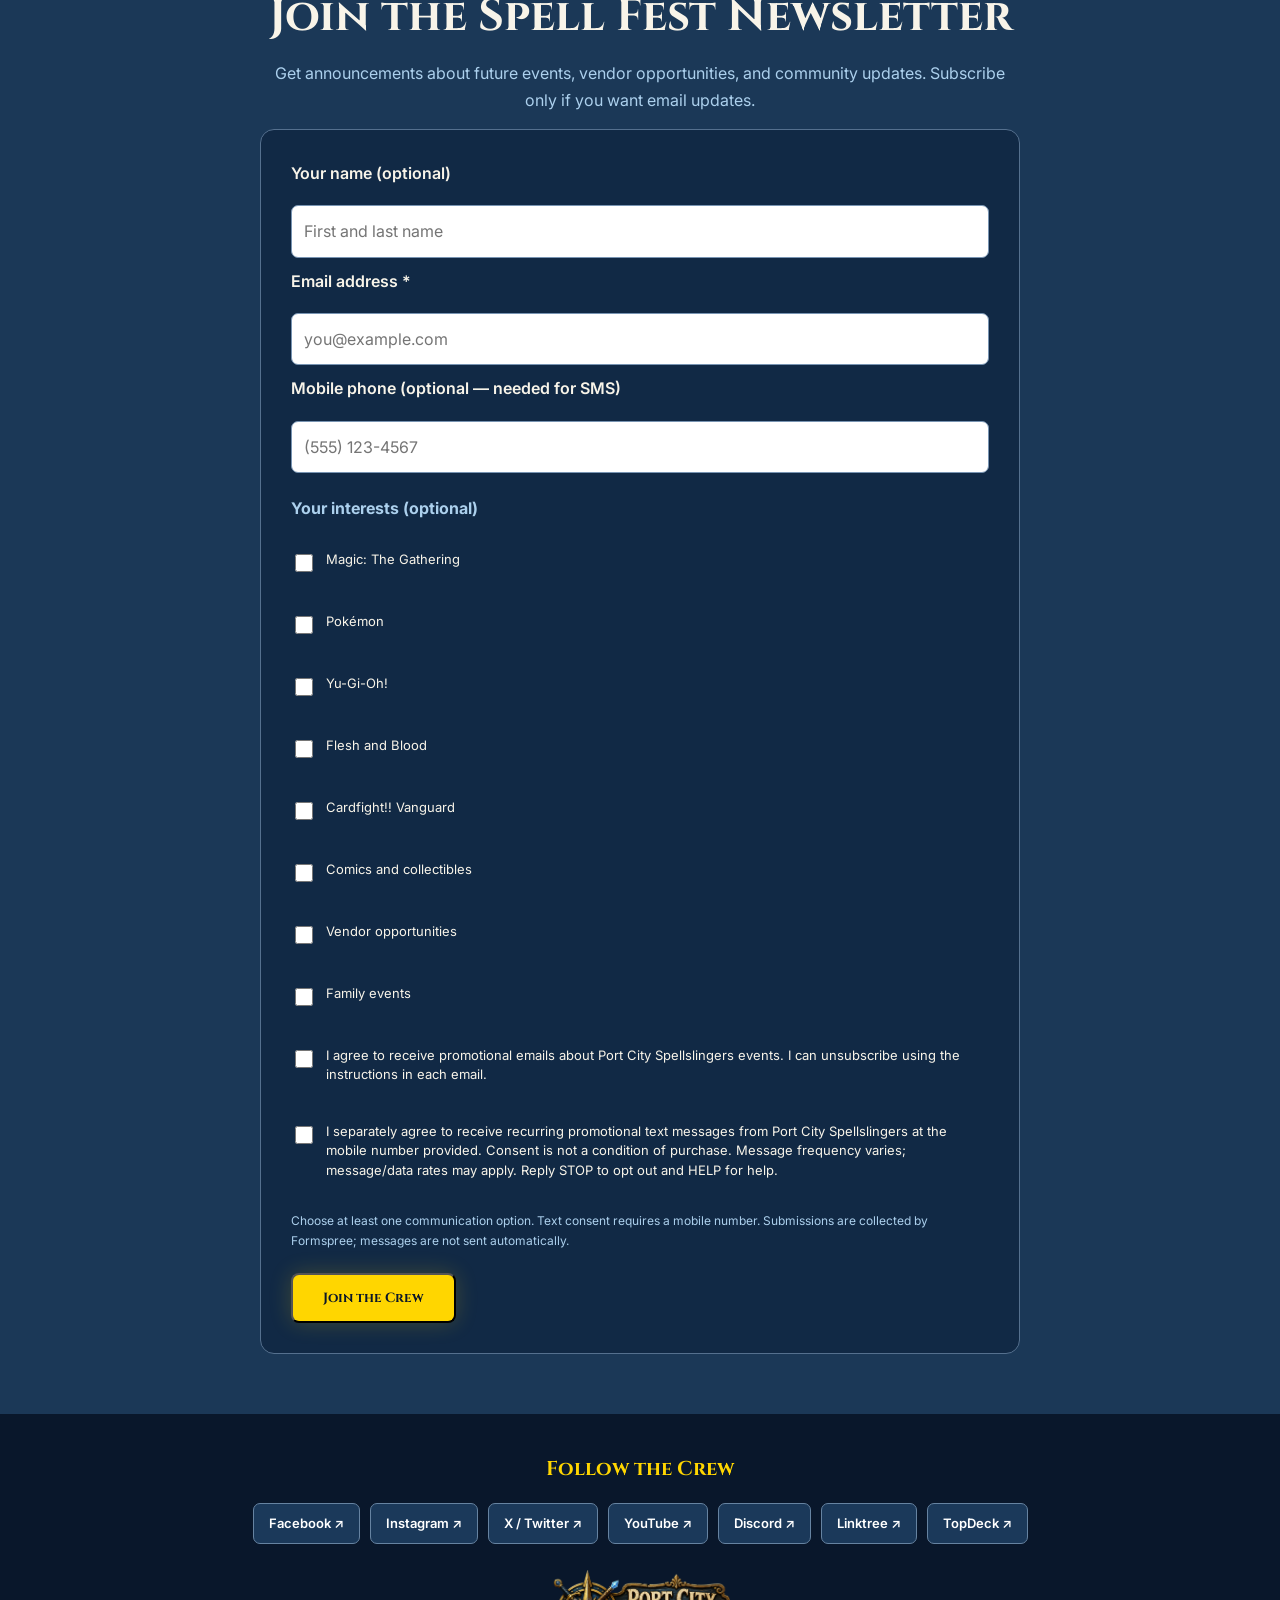
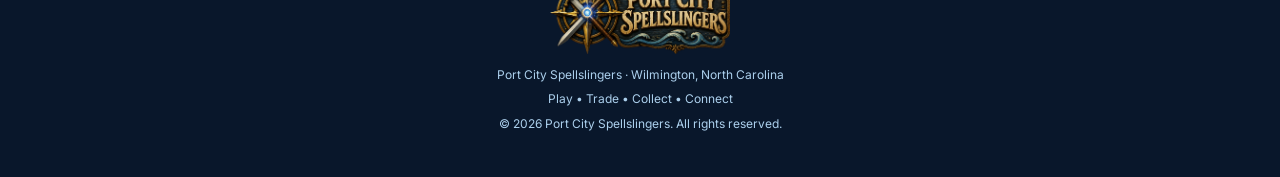
==== commit 206138ac: "Add files via upload" ====
--- a/events.html
+++ b/events.html
@@ -1 +1,2 @@
-<!DOCTYPE html><html lang="en"><head><meta charset="UTF-8"><meta name="viewport" content="width=device-width,initial-scale=1"><meta name="theme-color" content="#10213d"><meta name="description" content="Port City Spell Fest events calendar and community links."><title>Events Calendar | Port City Spellslingers</title><link rel="icon" href="favicon.png"><link rel="stylesheet" href="style.css"></head><body><a class="skip" href="#main">Skip to content</a><header class="site-header"><a class="brand" href="index.html#home" aria-label="Port City Spellslingers home"><img src="logo.png" alt="Port City Spellslingers"></a><button class="menu-toggle" aria-label="Toggle navigation" aria-expanded="false">☰</button><nav class="nav" aria-label="Main navigation"><a href="index.html#home">Home</a><a href="index.html#event">Event Info</a><a href="index.html#vendors">Vendors</a><a href="vendors.html">Vendor Registration</a><a href="gallery.html">Photo Gallery</a><a href="events.html" aria-current="page">Events Calendar</a><a href="index.html#contact">Contact</a><a class="nav-ticket" href="index.html#tickets">Get Tickets</a></nav></header><main id="main"><section class="events-hero section"><span class="eyebrow">PLAY · TRADE · COLLECT · CONNECT</span><h1>Events Calendar</h1><p>See what's on the horizon for Port City Spellslingers. Select a highlighted date for event information.</p></section><section class="section events-main"><div class="calendar-shell"><div class="calendar-toolbar"><button type="button" id="cal-prev" aria-label="Previous month">←</button><h2 id="cal-month" aria-live="polite">January 2027</h2><button type="button" id="cal-next" aria-label="Next month">→</button></div><div class="calendar-weekdays" aria-hidden="true"><span>Sun</span><span>Mon</span><span>Tue</span><span>Wed</span><span>Thu</span><span>Fri</span><span>Sat</span></div><div id="calendar-grid" class="calendar-grid" aria-label="Events by date"></div><p class="calendar-hint">Gold-highlighted dates have listed events. Additional dates will appear as events are announced.</p></div><aside class="event-detail" id="event-detail" aria-live="polite"><h2>Upcoming Event</h2><div id="event-content"><p>Select an event date to see details.</p></div></aside></section><section class="section detail-section alt"><h2>Connect With the Community</h2><p>Follow announcements, find tournament and event information, and join the conversation.</p><div class="social-links" aria-label="Port City Spellslingers links"><a href="https://www.facebook.com/profile.php?id=61595394650146" target="_blank" rel="noopener noreferrer">Facebook <span aria-hidden="true">↗</span></a><a href="https://www.instagram.com/dumpster_druid_nc/" target="_blank" rel="noopener noreferrer">Instagram <span aria-hidden="true">↗</span></a><a href="https://x.com/Dumster_Druid" target="_blank" rel="noopener noreferrer">X / Twitter <span aria-hidden="true">↗</span></a><a href="https://www.youtube.com/channel/UCpzivxtAQwFt5ftOGMWrzng" target="_blank" rel="noopener noreferrer">YouTube <span aria-hidden="true">↗</span></a><a href="https://discord.gg/psd69Wqu?event=1560104508724482068" target="_blank" rel="noopener noreferrer">Discord <span aria-hidden="true">↗</span></a><a href="https://linktr.ee/gary.l.goodman" target="_blank" rel="noopener noreferrer">Linktree <span aria-hidden="true">↗</span></a><a href="https://topdeck.gg/convention/sellfest-of-wilmington-nc" target="_blank" rel="noopener noreferrer">TopDeck <span aria-hidden="true">↗</span></a></div><div class="events-external"><a class="btn btn-outline" href="https://discord.com/events/1560103188777140286/1560104508724482068" target="_blank" rel="noopener noreferrer">View Discord Event ↗</a><a class="btn btn-outline" href="https://topdeck.gg/convention/sellfest-of-wilmington-nc" target="_blank" rel="noopener noreferrer">View TopDeck Listing ↗</a></div></section><section class="newsletter-section section" id="newsletter"><div class="newsletter-inner"><span class="eyebrow">STAY IN THE LOOP</span><h2>Join the Spell Fest Newsletter</h2><p>Get announcements about future events, vendor opportunities, and community updates. Subscribe only if you want email updates.</p><form class="newsletter-form" action="https://formspree.io/f/xkjokvgj" method="POST"><input type="hidden" name="_subject" value="Spell Fest Newsletter Signup"><label for="newsletter-email">Email address *</label><div class="newsletter-input-row"><input id="newsletter-email" name="email" type="email" placeholder="you@example.com" autocomplete="email" required maxlength="254"><button type="submit" class="btn">Subscribe</button></div><label class="newsletter-consent"><input type="checkbox" name="newsletter_consent" value="yes" required> I agree to receive Port City Spellslingers event and community emails. I can unsubscribe by contacting the organizers.</label><p class="small">Submitting this form sends your email and consent to our form provider, Formspree. Signup requests are reviewed by our team; this form does not automatically send newsletters.</p></form></div></section></main><footer><h2 class="footer-heading">Follow the Crew</h2><div class="social-links" aria-label="Port City Spellslingers links"><a href="https://www.facebook.com/profile.php?id=61595394650146" target="_blank" rel="noopener noreferrer">Facebook <span aria-hidden="true">↗</span></a><a href="https://www.instagram.com/dumpster_druid_nc/" target="_blank" rel="noopener noreferrer">Instagram <span aria-hidden="true">↗</span></a><a href="https://x.com/Dumster_Druid" target="_blank" rel="noopener noreferrer">X / Twitter <span aria-hidden="true">↗</span></a><a href="https://www.youtube.com/channel/UCpzivxtAQwFt5ftOGMWrzng" target="_blank" rel="noopener noreferrer">YouTube <span aria-hidden="true">↗</span></a><a href="https://discord.gg/psd69Wqu?event=1560104508724482068" target="_blank" rel="noopener noreferrer">Discord <span aria-hidden="true">↗</span></a><a href="https://linktr.ee/gary.l.goodman" target="_blank" rel="noopener noreferrer">Linktree <span aria-hidden="true">↗</span></a><a href="https://topdeck.gg/convention/sellfest-of-wilmington-nc" target="_blank" rel="noopener noreferrer">TopDeck <span aria-hidden="true">↗</span></a></div><img src="logo.png" alt="" loading="lazy"><p>Port City Spellslingers · Wilmington, North Carolina</p><p>Play • Trade • Collect • Connect</p><p>© <span id="year"></span> Port City Spellslingers. All rights reserved.</p></footer><script src="script.js"></script><script src="events.js"></script></body></html>+<!DOCTYPE html>
+<html lang="en"><head><meta charset="utf-8"/><meta content="width=device-width,initial-scale=1" name="viewport"/><meta content="#10213d" name="theme-color"/><meta content="Port City Spell Fest events calendar and community links." name="description"/><title>Events Calendar | Port City Spellslingers</title><link href="favicon.png" rel="icon"/><link href="style.css" rel="stylesheet"/></head><body><a class="skip" href="#main">Skip to content</a><header class="site-header"><a aria-label="Port City Spellslingers home" class="brand" href="index.html#home"><img alt="Port City Spellslingers" src="logo.png"/></a><button aria-expanded="false" aria-label="Toggle navigation" class="menu-toggle">☰</button><nav aria-label="Main navigation" class="nav"><a href="index.html#home">Home</a><a href="index.html#event">Event Info</a><a href="index.html#vendors">Vendors</a><a href="vendors.html">Vendor Registration</a><a href="gallery.html">Photo Gallery</a><a aria-current="page" href="events.html">Events Calendar</a><a href="index.html#contact">Contact</a><a class="nav-ticket" href="index.html#tickets">Get Tickets</a></nav></header><main id="main"><section class="events-hero section"><span class="eyebrow">PLAY · TRADE · COLLECT · CONNECT</span><h1>Events Calendar</h1><p>See what's on the horizon for Port City Spellslingers. Select a highlighted date for event information.</p></section><section class="section events-main"><div class="calendar-shell"><div class="calendar-toolbar"><button aria-label="Previous month" id="cal-prev" type="button">←</button><h2 aria-live="polite" id="cal-month">January 2027</h2><button aria-label="Next month" id="cal-next" type="button">→</button></div><div aria-hidden="true" class="calendar-weekdays"><span>Sun</span><span>Mon</span><span>Tue</span><span>Wed</span><span>Thu</span><span>Fri</span><span>Sat</span></div><div aria-label="Events by date" class="calendar-grid" id="calendar-grid"></div><p class="calendar-hint">Gold-highlighted dates have listed events. Additional dates will appear as events are announced.</p></div><aside aria-live="polite" class="event-detail" id="event-detail"><h2>Upcoming Event</h2><div id="event-content"><p>Select an event date to see details.</p></div></aside></section><section class="section detail-section alt"><h2>Connect With the Community</h2><p>Follow announcements, find tournament and event information, and join the conversation.</p><div aria-label="Port City Spellslingers links" class="social-links"><a href="https://www.facebook.com/profile.php?id=61595394650146" rel="noopener noreferrer" target="_blank">Facebook <span aria-hidden="true">↗</span></a><a href="https://www.instagram.com/dumpster_druid_nc/" rel="noopener noreferrer" target="_blank">Instagram <span aria-hidden="true">↗</span></a><a href="https://x.com/Dumster_Druid" rel="noopener noreferrer" target="_blank">X / Twitter <span aria-hidden="true">↗</span></a><a href="https://www.youtube.com/channel/UCpzivxtAQwFt5ftOGMWrzng" rel="noopener noreferrer" target="_blank">YouTube <span aria-hidden="true">↗</span></a><a href="https://discord.gg/psd69Wqu?event=1560104508724482068" rel="noopener noreferrer" target="_blank">Discord <span aria-hidden="true">↗</span></a><a href="https://linktr.ee/gary.l.goodman" rel="noopener noreferrer" target="_blank">Linktree <span aria-hidden="true">↗</span></a><a href="https://topdeck.gg/convention/sellfest-of-wilmington-nc" rel="noopener noreferrer" target="_blank">TopDeck <span aria-hidden="true">↗</span></a></div><div class="events-external"><a class="btn btn-outline" href="https://discord.com/events/1560103188777140286/1560104508724482068" rel="noopener noreferrer" target="_blank">View Discord Event ↗</a><a class="btn btn-outline" href="https://topdeck.gg/convention/sellfest-of-wilmington-nc" rel="noopener noreferrer" target="_blank">View TopDeck Listing ↗</a></div></section><section class="newsletter-section section" id="newsletter"><div class="newsletter-inner"><span class="eyebrow">STAY IN THE LOOP</span><h2>Join the Spell Fest Newsletter</h2><p>Get announcements about future events, vendor opportunities, and community updates. Subscribe only if you want email updates.</p><form action="https://formspree.io/f/xkjokvgj" class="newsletter-form" data-newsletter-v2="" method="POST"><input name="_subject" type="hidden" value="Spell Fest Newsletter Signup v2"/><label for="nl-name">Your name (optional)</label><input id="nl-name" name="name" placeholder="First and last name" type="text"/><label for="nl-email">Email address *</label><input autocomplete="email" id="nl-email" maxlength="254" name="email" placeholder="you@example.com" required="" type="email"/><label for="nl-phone">Mobile phone (optional — needed for SMS)</label><input autocomplete="tel" id="nl-phone" name="phone" placeholder="(555) 123-4567" type="tel"/><p class="newsletter-label">Your interests (optional)</p><label class="newsletter-consent"><input name="interests" type="checkbox" value="Magic: The Gathering"/> Magic: The Gathering</label><label class="newsletter-consent"><input name="interests" type="checkbox" value="Pokémon"/> Pokémon</label><label class="newsletter-consent"><input name="interests" type="checkbox" value="Yu-Gi-Oh!"/> Yu-Gi-Oh!</label><label class="newsletter-consent"><input name="interests" type="checkbox" value="Flesh and Blood"/> Flesh and Blood</label><label class="newsletter-consent"><input name="interests" type="checkbox" value="Cardfight!! Vanguard"/> Cardfight!! Vanguard</label><label class="newsletter-consent"><input name="interests" type="checkbox" value="Comics and collectibles"/> Comics and collectibles</label><label class="newsletter-consent"><input name="interests" type="checkbox" value="Vendor opportunities"/> Vendor opportunities</label><label class="newsletter-consent"><input name="interests" type="checkbox" value="Family events"/> Family events</label><label class="newsletter-consent"><input name="email_consent" type="checkbox" value="yes"/> I agree to receive promotional emails about Port City Spellslingers events. I can unsubscribe using the instructions in each email.</label><label class="newsletter-consent"><input name="sms_consent" type="checkbox" value="yes"/> I separately agree to receive recurring promotional text messages from Port City Spellslingers at the mobile number provided. Consent is not a condition of purchase. Message frequency varies; message/data rates may apply. Reply STOP to opt out and HELP for help.</label><p class="small">Choose at least one communication option. Text consent requires a mobile number. Submissions are collected by Formspree; messages are not sent automatically.</p><button class="btn" type="submit">Join the Crew</button></form></div></section></main><footer><h2 class="footer-heading">Follow the Crew</h2><div aria-label="Port City Spellslingers links" class="social-links"><a href="https://www.facebook.com/profile.php?id=61595394650146" rel="noopener noreferrer" target="_blank">Facebook <span aria-hidden="true">↗</span></a><a href="https://www.instagram.com/dumpster_druid_nc/" rel="noopener noreferrer" target="_blank">Instagram <span aria-hidden="true">↗</span></a><a href="https://x.com/Dumster_Druid" rel="noopener noreferrer" target="_blank">X / Twitter <span aria-hidden="true">↗</span></a><a href="https://www.youtube.com/channel/UCpzivxtAQwFt5ftOGMWrzng" rel="noopener noreferrer" target="_blank">YouTube <span aria-hidden="true">↗</span></a><a href="https://discord.gg/psd69Wqu?event=1560104508724482068" rel="noopener noreferrer" target="_blank">Discord <span aria-hidden="true">↗</span></a><a href="https://linktr.ee/gary.l.goodman" rel="noopener noreferrer" target="_blank">Linktree <span aria-hidden="true">↗</span></a><a href="https://topdeck.gg/convention/sellfest-of-wilmington-nc" rel="noopener noreferrer" target="_blank">TopDeck <span aria-hidden="true">↗</span></a></div><img alt="" loading="lazy" src="logo.png"/><p>Port City Spellslingers · Wilmington, North Carolina</p><p>Play • Trade • Collect • Connect</p><p>© <span id="year"></span> Port City Spellslingers. All rights reserved.</p></footer><script src="site-data.js"></script><script src="script.js"></script><script src="events.js"></script></body></html>
--- a/style.css
+++ b/style.css
@@ -24,3 +24,6 @@
 
 /* v1.4 additions */
 .availability-section{text-align:center;background:#172e4b}.availability-section h2{color:var(--gold)}.availability-panel{max-width:720px;margin:22px auto 0;padding:28px;background:#1d3b5c;border:1px solid #55708e;border-radius:14px}.availability-metric{display:flex;flex-direction:column;gap:5px}.availability-metric strong{font-size:clamp(26px,4vw,42px);color:var(--gold)}.availability-metric span{color:var(--muted)}.availability-meter{height:18px;border-radius:99px;background:#0b1c33;overflow:hidden;margin:22px 0 12px}.availability-meter>div{height:100%;width:0;background:var(--gold);transition:width .3s}.newsletter-section{background:#1b3857;text-align:center}.newsletter-inner{max-width:760px;margin:auto}.newsletter-section h2{margin-top:16px}.newsletter-section p{color:var(--muted)}.newsletter-form{text-align:left;background:#112945;border:1px solid #55708e;padding:clamp(18px,4vw,30px);border-radius:14px;margin-top:24px}.newsletter-form>label{display:block;margin-bottom:9px;font-weight:600}.newsletter-input-row{display:flex;gap:12px}.newsletter-input-row input{min-width:0;flex:1;padding:14px 16px;border:1px solid #8ba8c7;border-radius:7px;font-size:16px}.newsletter-input-row button{cursor:pointer;border:0}.newsletter-form .newsletter-consent{display:flex;align-items:flex-start;gap:10px;font-size:14px;font-weight:400;line-height:1.5;margin-top:18px}.newsletter-consent input{width:18px;height:18px;flex:none;margin-top:2px}.newsletter-form .small{font-size:12px}.gallery-section{text-align:center}.gallery-grid{display:grid;grid-template-columns:repeat(auto-fit,minmax(min(100%,250px),1fr));gap:20px;text-align:left}.gallery-item{margin:0;border:1px solid #536c86;border-radius:12px;overflow:hidden;background:#1b395a}.gallery-item img{width:100%;height:230px;object-fit:cover;display:block}.gallery-item figcaption{padding:12px 16px}.gallery-empty{grid-column:1/-1;padding:60px 25px;background:#1b395a;border:1px dashed #7891aa;border-radius:12px;text-align:center;color:var(--muted)}@media(max-width:650px){.newsletter-input-row{flex-direction:column}.newsletter-input-row button{width:100%}}
+
+/* v2.0 newsletter controls */
+.newsletter-form{max-width:760px;margin:0 auto;display:grid;gap:10px;text-align:left}.newsletter-form>input[type="text"],.newsletter-form>input[type="email"],.newsletter-form>input[type="tel"]{display:block;width:100%;min-height:44px;padding:12px;border:1px solid #7894b2;border-radius:7px;background:#fff;color:#14223a;font:inherit}.newsletter-form>.newsletter-consent{display:flex;align-items:flex-start;gap:10px;font-size:13px;line-height:1.5}.newsletter-form>.newsletter-consent input{flex:none;margin-top:4px;accent-color:#ffd600}.newsletter-form>.btn{justify-self:start;cursor:pointer}.newsletter-form>.newsletter-label{font-weight:700;margin:12px 0 0}.newsletter-form>label:not(.newsletter-consent){font-weight:600}
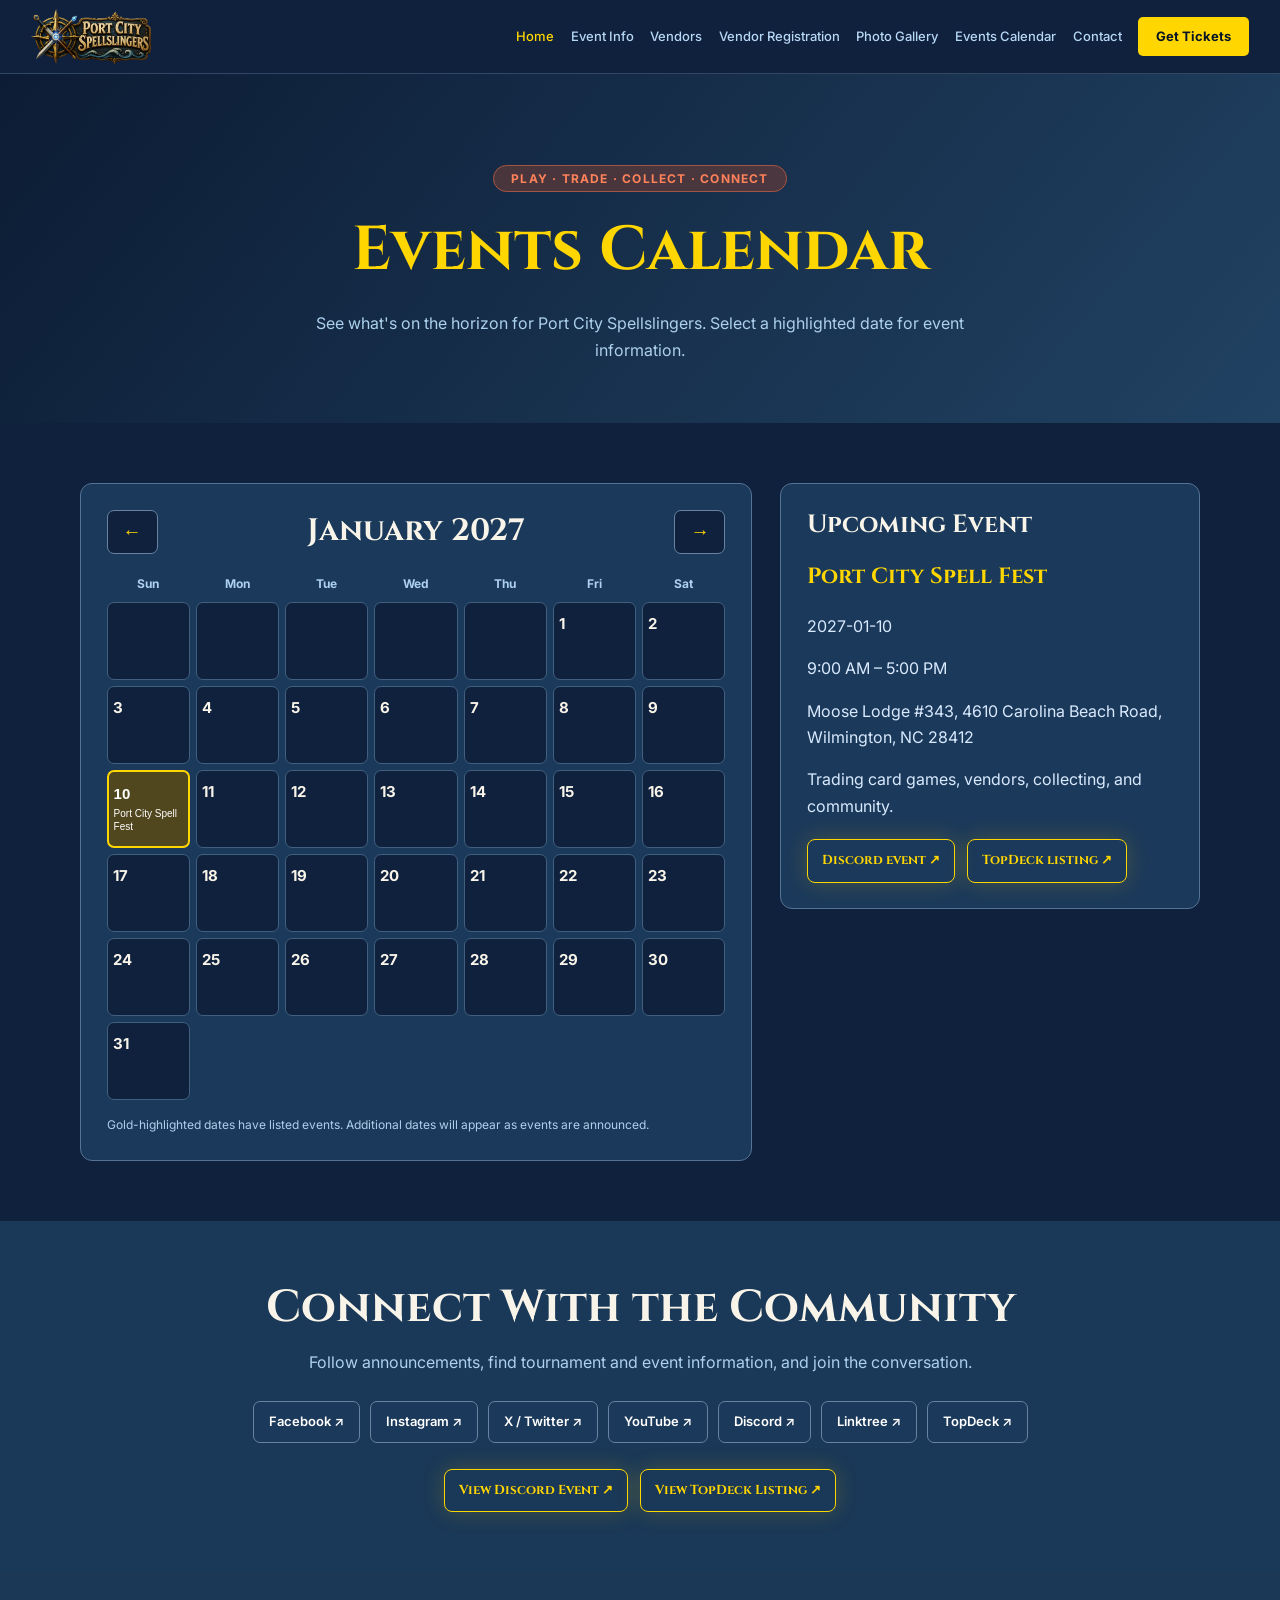
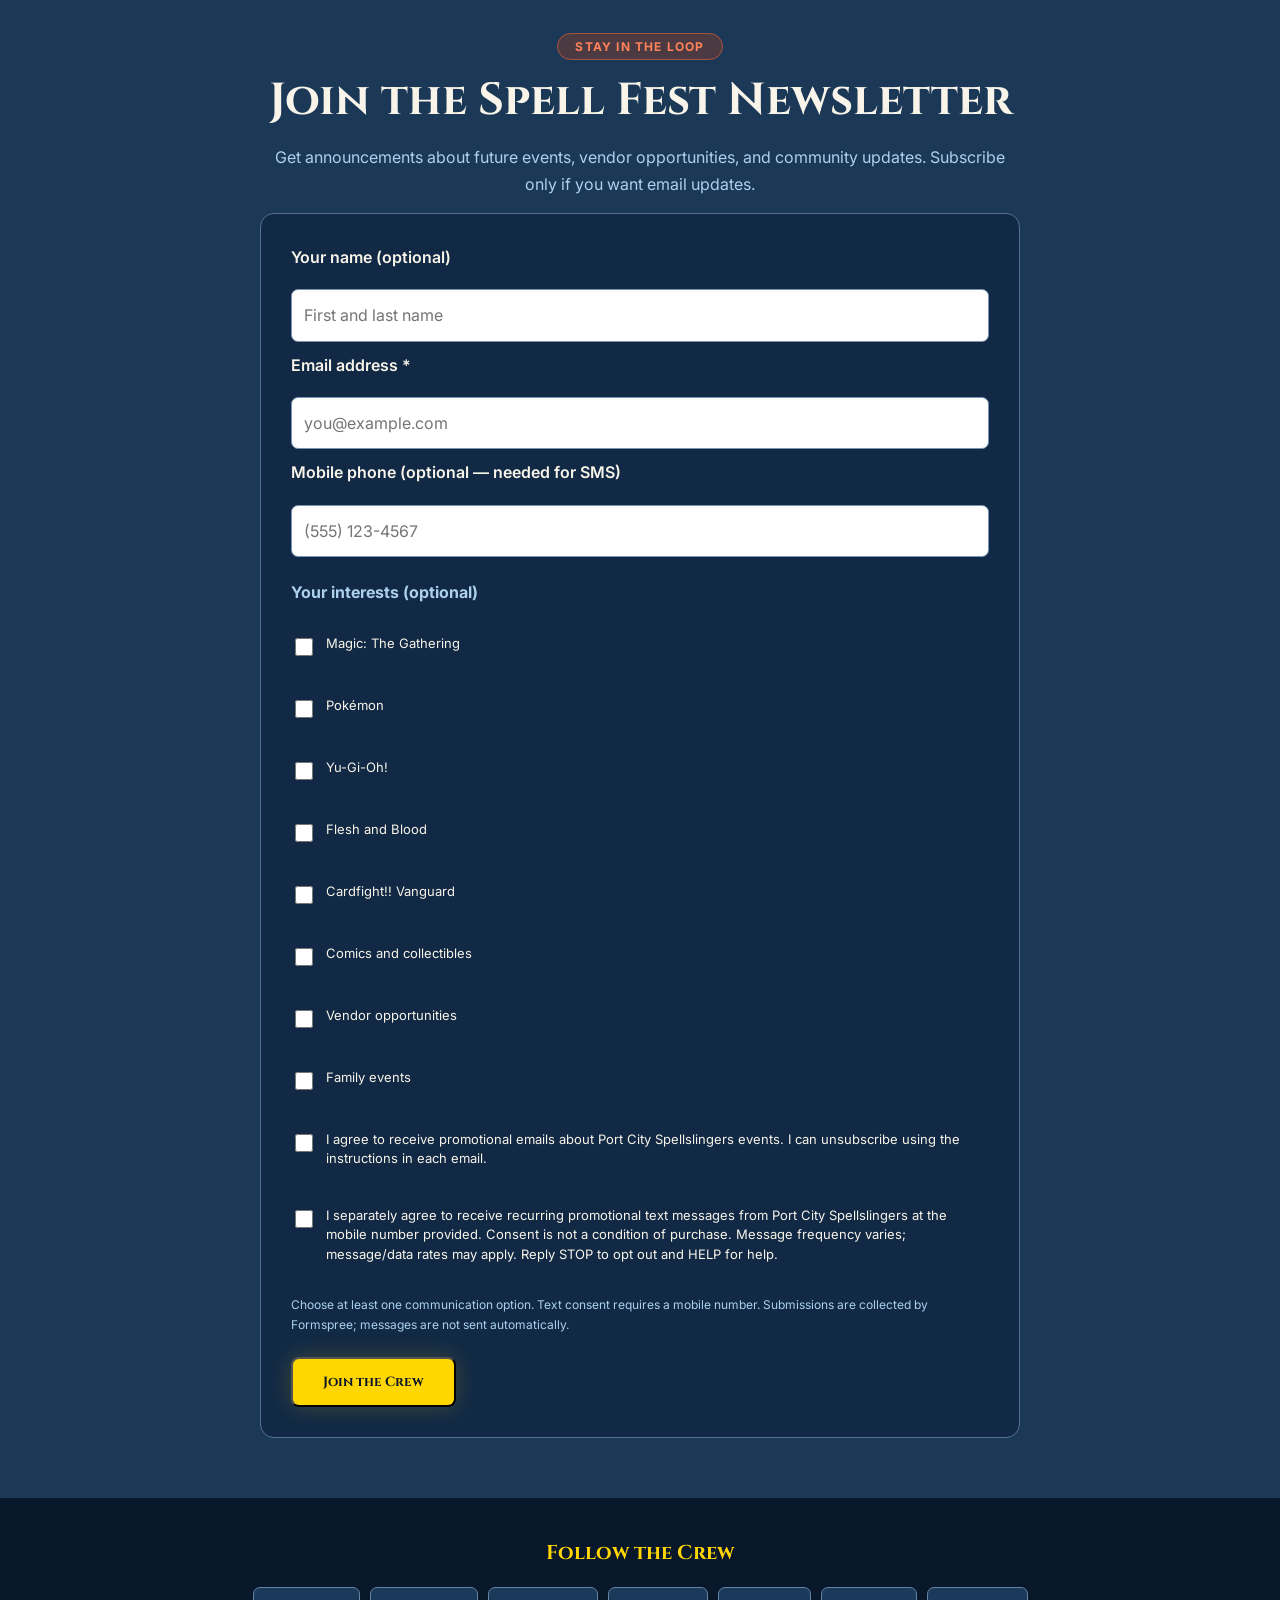
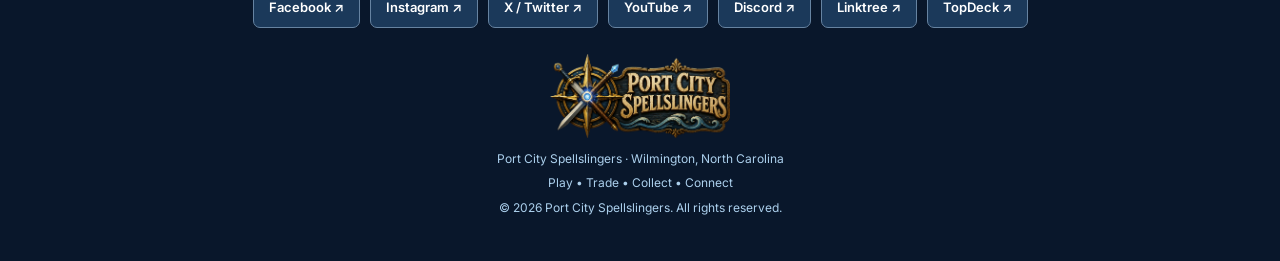
==== commit 3efdee7b: "Add files via upload" ====
--- a/events.html
+++ b/events.html
@@ -1,2 +1,2 @@
 <!DOCTYPE html>
-<html lang="en"><head><meta charset="utf-8"/><meta content="width=device-width,initial-scale=1" name="viewport"/><meta content="#10213d" name="theme-color"/><meta content="Port City Spell Fest events calendar and community links." name="description"/><title>Events Calendar | Port City Spellslingers</title><link href="favicon.png" rel="icon"/><link href="style.css" rel="stylesheet"/></head><body><a class="skip" href="#main">Skip to content</a><header class="site-header"><a aria-label="Port City Spellslingers home" class="brand" href="index.html#home"><img alt="Port City Spellslingers" src="logo.png"/></a><button aria-expanded="false" aria-label="Toggle navigation" class="menu-toggle">☰</button><nav aria-label="Main navigation" class="nav"><a href="index.html#home">Home</a><a href="index.html#event">Event Info</a><a href="index.html#vendors">Vendors</a><a href="vendors.html">Vendor Registration</a><a href="gallery.html">Photo Gallery</a><a aria-current="page" href="events.html">Events Calendar</a><a href="index.html#contact">Contact</a><a class="nav-ticket" href="index.html#tickets">Get Tickets</a></nav></header><main id="main"><section class="events-hero section"><span class="eyebrow">PLAY · TRADE · COLLECT · CONNECT</span><h1>Events Calendar</h1><p>See what's on the horizon for Port City Spellslingers. Select a highlighted date for event information.</p></section><section class="section events-main"><div class="calendar-shell"><div class="calendar-toolbar"><button aria-label="Previous month" id="cal-prev" type="button">←</button><h2 aria-live="polite" id="cal-month">January 2027</h2><button aria-label="Next month" id="cal-next" type="button">→</button></div><div aria-hidden="true" class="calendar-weekdays"><span>Sun</span><span>Mon</span><span>Tue</span><span>Wed</span><span>Thu</span><span>Fri</span><span>Sat</span></div><div aria-label="Events by date" class="calendar-grid" id="calendar-grid"></div><p class="calendar-hint">Gold-highlighted dates have listed events. Additional dates will appear as events are announced.</p></div><aside aria-live="polite" class="event-detail" id="event-detail"><h2>Upcoming Event</h2><div id="event-content"><p>Select an event date to see details.</p></div></aside></section><section class="section detail-section alt"><h2>Connect With the Community</h2><p>Follow announcements, find tournament and event information, and join the conversation.</p><div aria-label="Port City Spellslingers links" class="social-links"><a href="https://www.facebook.com/profile.php?id=61595394650146" rel="noopener noreferrer" target="_blank">Facebook <span aria-hidden="true">↗</span></a><a href="https://www.instagram.com/dumpster_druid_nc/" rel="noopener noreferrer" target="_blank">Instagram <span aria-hidden="true">↗</span></a><a href="https://x.com/Dumster_Druid" rel="noopener noreferrer" target="_blank">X / Twitter <span aria-hidden="true">↗</span></a><a href="https://www.youtube.com/channel/UCpzivxtAQwFt5ftOGMWrzng" rel="noopener noreferrer" target="_blank">YouTube <span aria-hidden="true">↗</span></a><a href="https://discord.gg/psd69Wqu?event=1560104508724482068" rel="noopener noreferrer" target="_blank">Discord <span aria-hidden="true">↗</span></a><a href="https://linktr.ee/gary.l.goodman" rel="noopener noreferrer" target="_blank">Linktree <span aria-hidden="true">↗</span></a><a href="https://topdeck.gg/convention/sellfest-of-wilmington-nc" rel="noopener noreferrer" target="_blank">TopDeck <span aria-hidden="true">↗</span></a></div><div class="events-external"><a class="btn btn-outline" href="https://discord.com/events/1560103188777140286/1560104508724482068" rel="noopener noreferrer" target="_blank">View Discord Event ↗</a><a class="btn btn-outline" href="https://topdeck.gg/convention/sellfest-of-wilmington-nc" rel="noopener noreferrer" target="_blank">View TopDeck Listing ↗</a></div></section><section class="newsletter-section section" id="newsletter"><div class="newsletter-inner"><span class="eyebrow">STAY IN THE LOOP</span><h2>Join the Spell Fest Newsletter</h2><p>Get announcements about future events, vendor opportunities, and community updates. Subscribe only if you want email updates.</p><form action="https://formspree.io/f/xkjokvgj" class="newsletter-form" data-newsletter-v2="" method="POST"><input name="_subject" type="hidden" value="Spell Fest Newsletter Signup v2"/><label for="nl-name">Your name (optional)</label><input id="nl-name" name="name" placeholder="First and last name" type="text"/><label for="nl-email">Email address *</label><input autocomplete="email" id="nl-email" maxlength="254" name="email" placeholder="you@example.com" required="" type="email"/><label for="nl-phone">Mobile phone (optional — needed for SMS)</label><input autocomplete="tel" id="nl-phone" name="phone" placeholder="(555) 123-4567" type="tel"/><p class="newsletter-label">Your interests (optional)</p><label class="newsletter-consent"><input name="interests" type="checkbox" value="Magic: The Gathering"/> Magic: The Gathering</label><label class="newsletter-consent"><input name="interests" type="checkbox" value="Pokémon"/> Pokémon</label><label class="newsletter-consent"><input name="interests" type="checkbox" value="Yu-Gi-Oh!"/> Yu-Gi-Oh!</label><label class="newsletter-consent"><input name="interests" type="checkbox" value="Flesh and Blood"/> Flesh and Blood</label><label class="newsletter-consent"><input name="interests" type="checkbox" value="Cardfight!! Vanguard"/> Cardfight!! Vanguard</label><label class="newsletter-consent"><input name="interests" type="checkbox" value="Comics and collectibles"/> Comics and collectibles</label><label class="newsletter-consent"><input name="interests" type="checkbox" value="Vendor opportunities"/> Vendor opportunities</label><label class="newsletter-consent"><input name="interests" type="checkbox" value="Family events"/> Family events</label><label class="newsletter-consent"><input name="email_consent" type="checkbox" value="yes"/> I agree to receive promotional emails about Port City Spellslingers events. I can unsubscribe using the instructions in each email.</label><label class="newsletter-consent"><input name="sms_consent" type="checkbox" value="yes"/> I separately agree to receive recurring promotional text messages from Port City Spellslingers at the mobile number provided. Consent is not a condition of purchase. Message frequency varies; message/data rates may apply. Reply STOP to opt out and HELP for help.</label><p class="small">Choose at least one communication option. Text consent requires a mobile number. Submissions are collected by Formspree; messages are not sent automatically.</p><button class="btn" type="submit">Join the Crew</button></form></div></section></main><footer><h2 class="footer-heading">Follow the Crew</h2><div aria-label="Port City Spellslingers links" class="social-links"><a href="https://www.facebook.com/profile.php?id=61595394650146" rel="noopener noreferrer" target="_blank">Facebook <span aria-hidden="true">↗</span></a><a href="https://www.instagram.com/dumpster_druid_nc/" rel="noopener noreferrer" target="_blank">Instagram <span aria-hidden="true">↗</span></a><a href="https://x.com/Dumster_Druid" rel="noopener noreferrer" target="_blank">X / Twitter <span aria-hidden="true">↗</span></a><a href="https://www.youtube.com/channel/UCpzivxtAQwFt5ftOGMWrzng" rel="noopener noreferrer" target="_blank">YouTube <span aria-hidden="true">↗</span></a><a href="https://discord.gg/psd69Wqu?event=1560104508724482068" rel="noopener noreferrer" target="_blank">Discord <span aria-hidden="true">↗</span></a><a href="https://linktr.ee/gary.l.goodman" rel="noopener noreferrer" target="_blank">Linktree <span aria-hidden="true">↗</span></a><a href="https://topdeck.gg/convention/sellfest-of-wilmington-nc" rel="noopener noreferrer" target="_blank">TopDeck <span aria-hidden="true">↗</span></a></div><img alt="" loading="lazy" src="logo.png"/><p>Port City Spellslingers · Wilmington, North Carolina</p><p>Play • Trade • Collect • Connect</p><p>© <span id="year"></span> Port City Spellslingers. All rights reserved.</p></footer><script src="site-data.js"></script><script src="script.js"></script><script src="events.js"></script></body></html>+<html lang="en"><head><meta charset="utf-8"/><meta content="width=device-width,initial-scale=1" name="viewport"/><meta content="#10213d" name="theme-color"/><meta content="Port City Spell Fest events calendar and community links." name="description"/><title>Events Calendar | Port City Spellslingers</title><link href="favicon.png" rel="icon"/><link href="style.css" rel="stylesheet"/></head><body><a class="skip" href="#main">Skip to content</a><header class="site-header"><a aria-label="Port City Spellslingers home" class="brand" href="index.html#home"><img alt="Port City Spellslingers" src="logo.png"/></a><button aria-expanded="false" aria-label="Toggle navigation" class="menu-toggle">☰</button><nav aria-label="Main navigation" class="nav"><a href="index.html#home">Home</a><a href="index.html#event">Event Info</a><a href="index.html#vendors">Vendors</a><a href="vendors.html">Vendor Registration</a><a href="gallery.html">Photo Gallery</a><a aria-current="page" href="events.html">Events Calendar</a><a href="index.html#contact">Contact</a><a class="nav-ticket" href="https://port-city-spellslingers.square.site/">Get Tickets</a></nav></header><main id="main"><section class="events-hero section"><span class="eyebrow">PLAY · TRADE · COLLECT · CONNECT</span><h1>Events Calendar</h1><p>See what's on the horizon for Port City Spellslingers. Select a highlighted date for event information.</p></section><section class="section events-main"><div class="calendar-shell"><div class="calendar-toolbar"><button aria-label="Previous month" id="cal-prev" type="button">←</button><h2 aria-live="polite" id="cal-month">January 2027</h2><button aria-label="Next month" id="cal-next" type="button">→</button></div><div aria-hidden="true" class="calendar-weekdays"><span>Sun</span><span>Mon</span><span>Tue</span><span>Wed</span><span>Thu</span><span>Fri</span><span>Sat</span></div><div aria-label="Events by date" class="calendar-grid" id="calendar-grid"></div><p class="calendar-hint">Gold-highlighted dates have listed events. Additional dates will appear as events are announced.</p></div><aside aria-live="polite" class="event-detail" id="event-detail"><h2>Upcoming Event</h2><div id="event-content"><p>Select an event date to see details.</p></div></aside></section><section class="section detail-section alt"><h2>Connect With the Community</h2><p>Follow announcements, find tournament and event information, and join the conversation.</p><div aria-label="Port City Spellslingers links" class="social-links"><a href="https://www.facebook.com/profile.php?id=61595394650146" rel="noopener noreferrer" target="_blank">Facebook <span aria-hidden="true">↗</span></a><a href="https://www.instagram.com/dumpster_druid_nc/" rel="noopener noreferrer" target="_blank">Instagram <span aria-hidden="true">↗</span></a><a href="https://x.com/Dumster_Druid" rel="noopener noreferrer" target="_blank">X / Twitter <span aria-hidden="true">↗</span></a><a href="https://www.youtube.com/channel/UCpzivxtAQwFt5ftOGMWrzng" rel="noopener noreferrer" target="_blank">YouTube <span aria-hidden="true">↗</span></a><a href="https://discord.gg/psd69Wqu?event=1560104508724482068" rel="noopener noreferrer" target="_blank">Discord <span aria-hidden="true">↗</span></a><a href="https://linktr.ee/gary.l.goodman" rel="noopener noreferrer" target="_blank">Linktree <span aria-hidden="true">↗</span></a><a href="https://topdeck.gg/convention/sellfest-of-wilmington-nc" rel="noopener noreferrer" target="_blank">TopDeck <span aria-hidden="true">↗</span></a></div><div class="events-external"><a class="btn btn-outline" href="https://discord.com/events/1560103188777140286/1560104508724482068" rel="noopener noreferrer" target="_blank">View Discord Event ↗</a><a class="btn btn-outline" href="https://topdeck.gg/convention/sellfest-of-wilmington-nc" rel="noopener noreferrer" target="_blank">View TopDeck Listing ↗</a></div></section><section class="newsletter-section section" id="newsletter"><div class="newsletter-inner"><span class="eyebrow">STAY IN THE LOOP</span><h2>Join the Spell Fest Newsletter</h2><p>Get announcements about future events, vendor opportunities, and community updates. Subscribe only if you want email updates.</p><form action="https://formspree.io/f/xkjokvgj" class="newsletter-form" data-newsletter-v2="" method="POST"><input name="_subject" type="hidden" value="Spell Fest Newsletter Signup v2"/><label for="nl-name">Your name (optional)</label><input id="nl-name" name="name" placeholder="First and last name" type="text"/><label for="nl-email">Email address *</label><input autocomplete="email" id="nl-email" maxlength="254" name="email" placeholder="you@example.com" required="" type="email"/><label for="nl-phone">Mobile phone (optional — needed for SMS)</label><input autocomplete="tel" id="nl-phone" name="phone" placeholder="(555) 123-4567" type="tel"/><p class="newsletter-label">Your interests (optional)</p><label class="newsletter-consent"><input name="interests" type="checkbox" value="Magic: The Gathering"/> Magic: The Gathering</label><label class="newsletter-consent"><input name="interests" type="checkbox" value="Pokémon"/> Pokémon</label><label class="newsletter-consent"><input name="interests" type="checkbox" value="Yu-Gi-Oh!"/> Yu-Gi-Oh!</label><label class="newsletter-consent"><input name="interests" type="checkbox" value="Flesh and Blood"/> Flesh and Blood</label><label class="newsletter-consent"><input name="interests" type="checkbox" value="Cardfight!! Vanguard"/> Cardfight!! Vanguard</label><label class="newsletter-consent"><input name="interests" type="checkbox" value="Comics and collectibles"/> Comics and collectibles</label><label class="newsletter-consent"><input name="interests" type="checkbox" value="Vendor opportunities"/> Vendor opportunities</label><label class="newsletter-consent"><input name="interests" type="checkbox" value="Family events"/> Family events</label><label class="newsletter-consent"><input name="email_consent" type="checkbox" value="yes"/> I agree to receive promotional emails about Port City Spellslingers events. I can unsubscribe using the instructions in each email.</label><label class="newsletter-consent"><input name="sms_consent" type="checkbox" value="yes"/> I separately agree to receive recurring promotional text messages from Port City Spellslingers at the mobile number provided. Consent is not a condition of purchase. Message frequency varies; message/data rates may apply. Reply STOP to opt out and HELP for help.</label><p class="small">Choose at least one communication option. Text consent requires a mobile number. Submissions are collected by Formspree; messages are not sent automatically.</p><button class="btn" type="submit">Join the Crew</button></form></div></section></main><footer><h2 class="footer-heading">Follow the Crew</h2><div aria-label="Port City Spellslingers links" class="social-links"><a href="https://www.facebook.com/profile.php?id=61595394650146" rel="noopener noreferrer" target="_blank">Facebook <span aria-hidden="true">↗</span></a><a href="https://www.instagram.com/dumpster_druid_nc/" rel="noopener noreferrer" target="_blank">Instagram <span aria-hidden="true">↗</span></a><a href="https://x.com/Dumster_Druid" rel="noopener noreferrer" target="_blank">X / Twitter <span aria-hidden="true">↗</span></a><a href="https://www.youtube.com/channel/UCpzivxtAQwFt5ftOGMWrzng" rel="noopener noreferrer" target="_blank">YouTube <span aria-hidden="true">↗</span></a><a href="https://discord.gg/psd69Wqu?event=1560104508724482068" rel="noopener noreferrer" target="_blank">Discord <span aria-hidden="true">↗</span></a><a href="https://linktr.ee/gary.l.goodman" rel="noopener noreferrer" target="_blank">Linktree <span aria-hidden="true">↗</span></a><a href="https://topdeck.gg/convention/sellfest-of-wilmington-nc" rel="noopener noreferrer" target="_blank">TopDeck <span aria-hidden="true">↗</span></a></div><img alt="" loading="lazy" src="logo.png"/><p>Port City Spellslingers · Wilmington, North Carolina</p><p>Play • Trade • Collect • Connect</p><p>© <span id="year"></span> Port City Spellslingers. All rights reserved.</p></footer><script src="site-data.js"></script><script src="script.js"></script><script src="events.js"></script></body></html>
